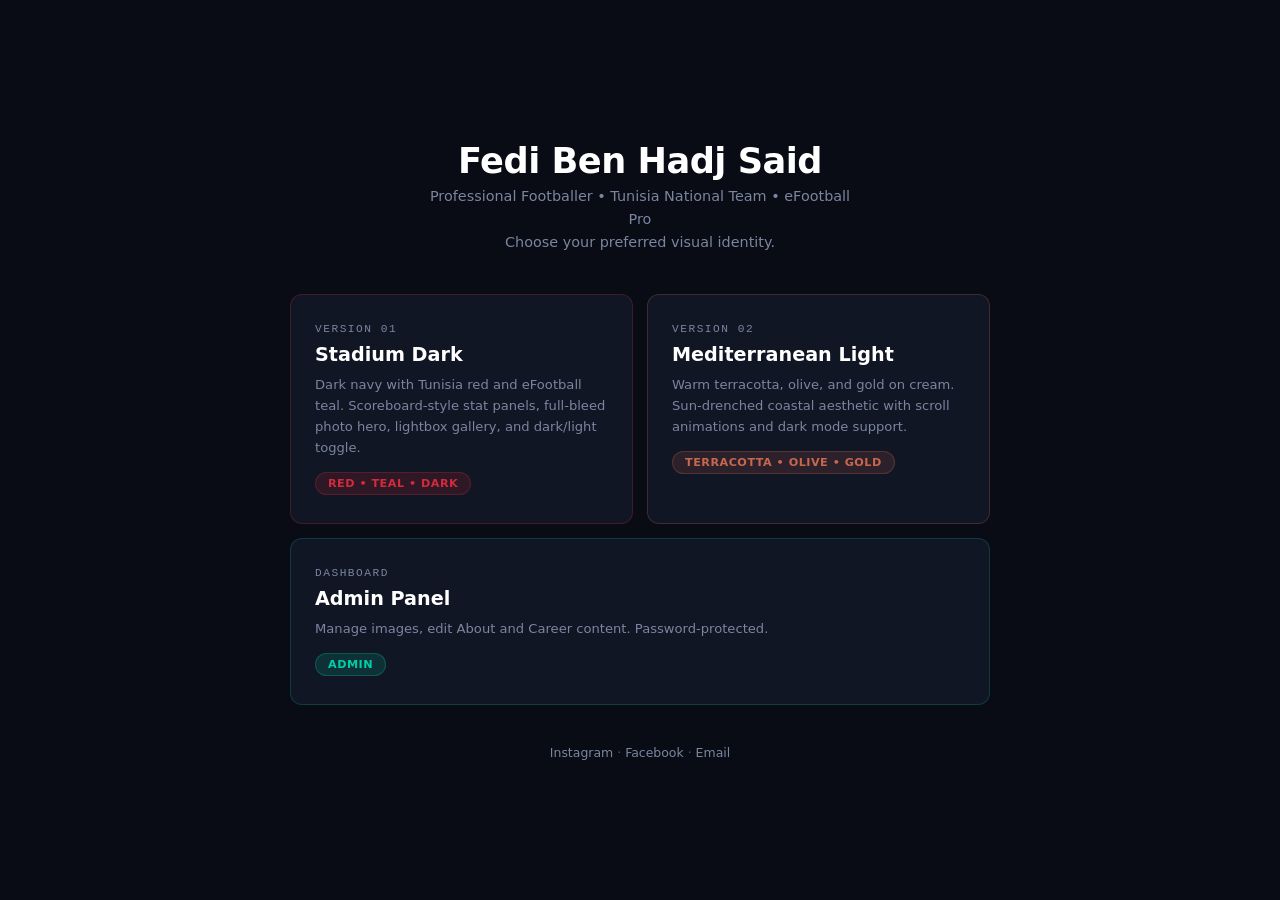
==== index.html @ 711691f2 "Add files via upload" ====
<!DOCTYPE html>
<html lang="en">
<head>
  <meta charset="UTF-8">
  <meta name="viewport" content="width=device-width, initial-scale=1.0">
  <title>Fedi Ben Hadj Said — Portfolio</title>
  <style>
    *, *::before, *::after { margin: 0; padding: 0; box-sizing: border-box; }
    body {
      font-family: -apple-system, BlinkMacSystemFont, 'Segoe UI', system-ui, sans-serif;
      background: #090C15;
      color: #F5F0E8;
      min-height: 100vh;
      display: flex;
      flex-direction: column;
      align-items: center;
      justify-content: center;
      padding: 40px 24px;
    }
    h1 {
      font-size: clamp(1.5rem, 4vw, 2.2rem);
      font-weight: 800;
      letter-spacing: -0.5px;
      margin-bottom: 4px;
      color: #fff;
    }
    .subtitle {
      color: #7B85A0;
      font-size: 0.9rem;
      margin-bottom: 40px;
      text-align: center;
      max-width: 440px;
      line-height: 1.6;
    }
    .grid {
      display: grid;
      grid-template-columns: repeat(auto-fill, minmax(300px, 1fr));
      gap: 14px;
      max-width: 700px;
      width: 100%;
    }
    .card {
      background: #111624;
      border: 1px solid #1E2540;
      border-radius: 12px;
      padding: 28px 24px;
      text-decoration: none;
      color: inherit;
      transition: all 0.25s ease;
      position: relative;
      overflow: hidden;
    }
    .card:hover {
      transform: translateY(-3px);
      box-shadow: 0 12px 32px rgba(0, 0, 0, 0.3);
    }
    .card:focus-visible {
      outline: 2px solid #00CFA8;
      outline-offset: 3px;
      border-radius: 14px;
    }
    .card-number {
      font-family: 'Courier New', monospace;
      font-size: 0.7rem;
      color: #7B85A0;
      text-transform: uppercase;
      letter-spacing: 1.5px;
      margin-bottom: 8px;
    }
    .card-title {
      font-size: 1.2rem;
      font-weight: 700;
      margin-bottom: 8px;
      color: #fff;
    }
    .card-desc {
      font-size: 0.82rem;
      color: #7B85A0;
      line-height: 1.6;
    }
    .card-tag {
      display: inline-block;
      margin-top: 14px;
      font-size: 0.7rem;
      font-weight: 600;
      padding: 4px 12px;
      border-radius: 20px;
      text-transform: uppercase;
      letter-spacing: 0.5px;
    }
    .card-v1 {
      border-color: rgba(212, 42, 59, 0.25);
    }
    .card-v1:hover {
      border-color: #D42A3B;
      box-shadow: 0 12px 32px rgba(212, 42, 59, 0.08);
    }
    .tag-v1 { background: rgba(212, 42, 59, 0.15); color: #D42A3B; border: 1px solid rgba(212, 42, 59, 0.25); }

    .card-v2 {
      border-color: rgba(200, 103, 79, 0.25);
    }
    .card-v2:hover {
      border-color: #C8674F;
      box-shadow: 0 12px 32px rgba(200, 103, 79, 0.08);
    }
    .tag-v2 { background: rgba(200, 103, 79, 0.15); color: #C8674F; border: 1px solid rgba(200, 103, 79, 0.25); }

    .card-admin {
      border-color: rgba(0, 207, 168, 0.2);
      grid-column: 1 / -1;
    }
    .card-admin:hover {
      border-color: #00CFA8;
      box-shadow: 0 12px 32px rgba(0, 207, 168, 0.08);
    }
    .tag-admin { background: rgba(0, 207, 168, 0.15); color: #00CFA8; border: 1px solid rgba(0, 207, 168, 0.25); }

    .footer-text {
      margin-top: 40px;
      font-size: 0.78rem;
      color: #4A5568;
      text-align: center;
    }
    .footer-text a {
      color: #7B85A0;
      text-decoration: none;
      transition: color 0.2s ease;
    }
    .footer-text a:hover {
      color: #00CFA8;
    }
    @media (max-width: 640px) {
      .grid { grid-template-columns: 1fr; }
      body { padding: 24px 16px; }
      .card-admin { grid-column: 1; }
    }
    @media (prefers-reduced-motion: reduce) {
      .card { transition: none; }
    }
  </style>
</head>
<body>
  <h1>Fedi Ben Hadj Said</h1>
  <p class="subtitle">Professional Footballer &bull; Tunisia National Team &bull; eFootball Pro<br>Choose your preferred visual identity.</p>

  <div class="grid">
    <a href="v1/" class="card card-v1">
      <div class="card-number">Version 01</div>
      <div class="card-title">Stadium Dark</div>
      <div class="card-desc">Dark navy with Tunisia red and eFootball teal. Scoreboard-style stat panels, full-bleed photo hero, lightbox gallery, and dark/light toggle.</div>
      <span class="card-tag tag-v1">Red &bull; Teal &bull; Dark</span>
    </a>

    <a href="v2/" class="card card-v2">
      <div class="card-number">Version 02</div>
      <div class="card-title">Mediterranean Light</div>
      <div class="card-desc">Warm terracotta, olive, and gold on cream. Sun-drenched coastal aesthetic with scroll animations and dark mode support.</div>
      <span class="card-tag tag-v2">Terracotta &bull; Olive &bull; Gold</span>
    </a>

    <a href="admin/" class="card card-admin">
      <div class="card-number">Dashboard</div>
      <div class="card-title">Admin Panel</div>
      <div class="card-desc">Manage images, edit About and Career content. Password-protected.</div>
      <span class="card-tag tag-admin">Admin</span>
    </a>
  </div>

  <div class="footer-text">
    <a href="https://www.instagram.com/_fediii__01/" target="_blank" rel="noopener">Instagram</a> &middot;
    <a href="https://www.facebook.com/profile.php?id=61553474067764" target="_blank" rel="noopener">Facebook</a> &middot;
    <a href="mailto:benhadjsaidfedi@gmail.com">Email</a>
  </div>
</body>
</html>
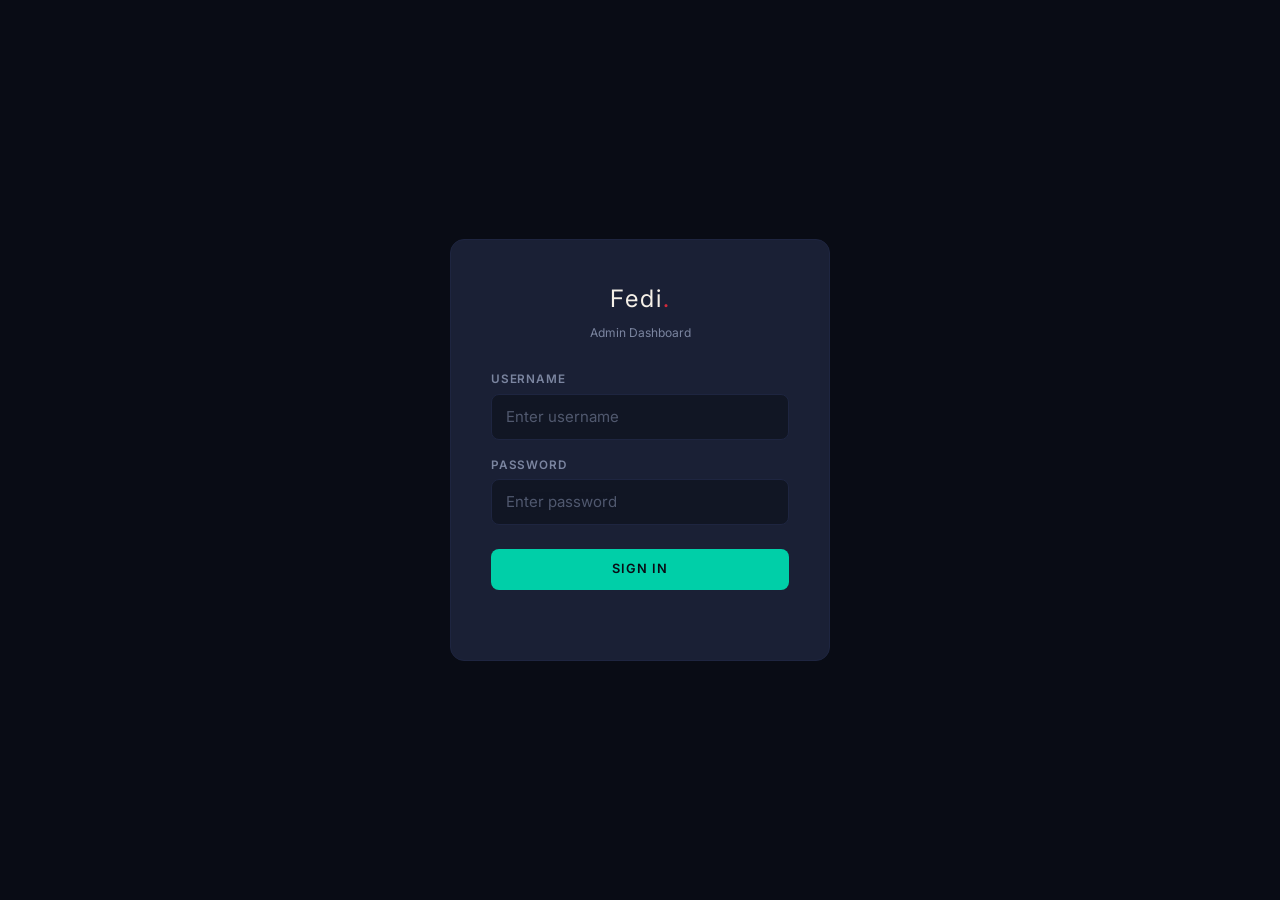
==== commit 162f170a: "Add files via upload" ====
--- a/index.html
+++ b/index.html
@@ -1,176 +1,803 @@
 <!DOCTYPE html>
 <html lang="en">
 <head>
-  <meta charset="UTF-8">
-  <meta name="viewport" content="width=device-width, initial-scale=1.0">
-  <title>Fedi Ben Hadj Said — Portfolio</title>
-  <style>
-    *, *::before, *::after { margin: 0; padding: 0; box-sizing: border-box; }
-    body {
-      font-family: -apple-system, BlinkMacSystemFont, 'Segoe UI', system-ui, sans-serif;
-      background: #090C15;
-      color: #F5F0E8;
-      min-height: 100vh;
-      display: flex;
-      flex-direction: column;
-      align-items: center;
-      justify-content: center;
-      padding: 40px 24px;
-    }
-    h1 {
-      font-size: clamp(1.5rem, 4vw, 2.2rem);
-      font-weight: 800;
-      letter-spacing: -0.5px;
-      margin-bottom: 4px;
-      color: #fff;
-    }
-    .subtitle {
-      color: #7B85A0;
-      font-size: 0.9rem;
-      margin-bottom: 40px;
-      text-align: center;
-      max-width: 440px;
-      line-height: 1.6;
-    }
-    .grid {
-      display: grid;
-      grid-template-columns: repeat(auto-fill, minmax(300px, 1fr));
-      gap: 14px;
-      max-width: 700px;
-      width: 100%;
-    }
-    .card {
-      background: #111624;
-      border: 1px solid #1E2540;
-      border-radius: 12px;
-      padding: 28px 24px;
-      text-decoration: none;
-      color: inherit;
-      transition: all 0.25s ease;
-      position: relative;
-      overflow: hidden;
-    }
-    .card:hover {
-      transform: translateY(-3px);
-      box-shadow: 0 12px 32px rgba(0, 0, 0, 0.3);
-    }
-    .card:focus-visible {
-      outline: 2px solid #00CFA8;
-      outline-offset: 3px;
-      border-radius: 14px;
-    }
-    .card-number {
-      font-family: 'Courier New', monospace;
-      font-size: 0.7rem;
-      color: #7B85A0;
-      text-transform: uppercase;
-      letter-spacing: 1.5px;
-      margin-bottom: 8px;
-    }
-    .card-title {
-      font-size: 1.2rem;
-      font-weight: 700;
-      margin-bottom: 8px;
-      color: #fff;
-    }
-    .card-desc {
-      font-size: 0.82rem;
-      color: #7B85A0;
-      line-height: 1.6;
-    }
-    .card-tag {
-      display: inline-block;
-      margin-top: 14px;
-      font-size: 0.7rem;
-      font-weight: 600;
-      padding: 4px 12px;
-      border-radius: 20px;
-      text-transform: uppercase;
-      letter-spacing: 0.5px;
-    }
-    .card-v1 {
-      border-color: rgba(212, 42, 59, 0.25);
-    }
-    .card-v1:hover {
-      border-color: #D42A3B;
-      box-shadow: 0 12px 32px rgba(212, 42, 59, 0.08);
-    }
-    .tag-v1 { background: rgba(212, 42, 59, 0.15); color: #D42A3B; border: 1px solid rgba(212, 42, 59, 0.25); }
-
-    .card-v2 {
-      border-color: rgba(200, 103, 79, 0.25);
-    }
-    .card-v2:hover {
-      border-color: #C8674F;
-      box-shadow: 0 12px 32px rgba(200, 103, 79, 0.08);
-    }
-    .tag-v2 { background: rgba(200, 103, 79, 0.15); color: #C8674F; border: 1px solid rgba(200, 103, 79, 0.25); }
-
-    .card-admin {
-      border-color: rgba(0, 207, 168, 0.2);
-      grid-column: 1 / -1;
-    }
-    .card-admin:hover {
-      border-color: #00CFA8;
-      box-shadow: 0 12px 32px rgba(0, 207, 168, 0.08);
-    }
-    .tag-admin { background: rgba(0, 207, 168, 0.15); color: #00CFA8; border: 1px solid rgba(0, 207, 168, 0.25); }
-
-    .footer-text {
-      margin-top: 40px;
-      font-size: 0.78rem;
-      color: #4A5568;
-      text-align: center;
-    }
-    .footer-text a {
-      color: #7B85A0;
-      text-decoration: none;
-      transition: color 0.2s ease;
-    }
-    .footer-text a:hover {
-      color: #00CFA8;
-    }
-    @media (max-width: 640px) {
-      .grid { grid-template-columns: 1fr; }
-      body { padding: 24px 16px; }
-      .card-admin { grid-column: 1; }
-    }
-    @media (prefers-reduced-motion: reduce) {
-      .card { transition: none; }
-    }
-  </style>
+<meta charset="UTF-8">
+<meta name="viewport" content="width=device-width, initial-scale=1.0">
+<title>Admin — Fedi Ben Hadj Said</title>
+<link rel="preconnect" href="https://fonts.googleapis.com">
+<link rel="preconnect" href="https://fonts.gstatic.com" crossorigin>
+<link href="https://fonts.googleapis.com/css2?family=Inter:wght@400;500;600;700;800&family=JetBrains+Mono:wght@400;500;600&display=swap" rel="stylesheet">
+<style>
+*,*::before,*::after{margin:0;padding:0;box-sizing:border-box}
+:root{
+  --bg:#090C15;
+  --surface:#111624;
+  --card:#1A2035;
+  --card-hover:#222A45;
+  --teal:#00CFA8;
+  --teal-hover:#00B892;
+  --teal-dim:rgba(0,207,168,0.12);
+  --teal-glow:rgba(0,207,168,0.2);
+  --red:#D42A3B;
+  --red-hover:#B82232;
+  --red-dim:rgba(212,42,59,0.12);
+  --light:#F5F0E8;
+  --muted:#7B85A0;
+  --border:#1E2540;
+  --radius:8px;
+  --radius-lg:14px;
+  --font:'Inter',-apple-system,BlinkMacSystemFont,sans-serif;
+  --mono:'JetBrains Mono','Cascadia Code',monospace;
+}
+html{font-size:15px}
+body{
+  font-family:var(--font);
+  background:var(--bg);
+  color:var(--light);
+  line-height:1.6;
+  -webkit-font-smoothing:antialiased;
+  min-height:100vh;
+}
+::selection{background:var(--teal);color:var(--bg)}
+:focus-visible{outline:2px solid var(--teal);outline-offset:2px;border-radius:4px}
+img{display:block;max-width:100%}
+button{border:none;background:none;cursor:pointer;font:inherit;color:inherit}
+input,textarea,select{
+  font:inherit;
+  color:inherit;
+  background:var(--surface);
+  border:1.5px solid var(--border);
+  border-radius:var(--radius);
+  padding:10px 14px;
+  width:100%;
+  transition:border-color 0.2s;
+}
+input:focus,textarea:focus,select:focus{outline:none;border-color:var(--teal);box-shadow:0 0 0 3px var(--teal-glow)}
+textarea{resize:vertical;min-height:80px}
+input::placeholder,textarea::placeholder{color:var(--muted);opacity:0.6}
+label{display:block;font-size:0.78rem;font-weight:600;text-transform:uppercase;letter-spacing:0.8px;color:var(--muted);margin-bottom:5px}
+
+.btn{
+  display:inline-flex;align-items:center;gap:8px;
+  padding:10px 20px;border-radius:var(--radius);
+  font-size:0.85rem;font-weight:600;
+  text-transform:uppercase;letter-spacing:1px;
+  transition:all 0.2s;white-space:nowrap;
+}
+.btn-teal{background:var(--teal);color:var(--bg)}
+.btn-teal:hover{background:var(--teal-hover);box-shadow:0 4px 16px var(--teal-glow);transform:translateY(-1px)}
+.btn-red{background:var(--red);color:#fff}
+.btn-red:hover{background:var(--red-hover);box-shadow:0 4px 16px var(--red-glow)}
+.btn-ghost{background:transparent;border:1.5px solid var(--border);color:var(--muted)}
+.btn-ghost:hover{border-color:var(--teal);color:var(--teal)}
+.btn-sm{padding:6px 12px;font-size:0.75rem}
+.btn-icon{width:34px;height:34px;padding:0;justify-content:center;border-radius:var(--radius)}
+.btn-icon svg{width:16px;height:16px}
+.btn:disabled{opacity:0.4;cursor:not-allowed;transform:none!important;box-shadow:none!important}
+
+/* SCROLLBAR */
+::-webkit-scrollbar{width:6px}
+::-webkit-scrollbar-track{background:var(--bg)}
+::-webkit-scrollbar-thumb{background:var(--border);border-radius:3px}
+::-webkit-scrollbar-thumb:hover{background:var(--muted)}
+
+/* LOGIN */
+#login-screen{
+  position:fixed;inset:0;z-index:9999;
+  display:flex;align-items:center;justify-content:center;
+  background:var(--bg);
+}
+.login-card{
+  background:var(--card);border:1px solid var(--border);
+  border-radius:var(--radius-lg);padding:40px;
+  width:100%;max-width:380px;
+}
+.login-logo{font-family:'Staatliches',var(--font);font-size:1.6rem;letter-spacing:2px;text-align:center;margin-bottom:4px}
+.login-logo span{color:var(--red)}
+.login-sub{text-align:center;font-size:0.8rem;color:var(--muted);margin-bottom:28px}
+.login-card .form-group{margin-bottom:16px}
+.login-card .btn{width:100%;justify-content:center;margin-top:8px}
+.login-error{font-size:0.82rem;color:var(--red);text-align:center;margin-top:10px;min-height:20px}
+
+/* DASHBOARD LAYOUT */
+#dashboard{display:none;min-height:100vh}
+#dashboard.active{display:flex;flex-direction:column}
+
+.topbar{
+  display:flex;align-items:center;justify-content:space-between;
+  padding:0 28px;height:56px;
+  background:var(--card);border-bottom:1px solid var(--border);
+  flex-shrink:0;
+}
+.topbar-brand{display:flex;align-items:center;gap:10px}
+.topbar-brand svg{color:var(--red)}
+.topbar-brand span{font-family:'Staatliches',var(--font);font-size:1.25rem;letter-spacing:1.5px}
+.topbar-brand small{font-size:0.7rem;color:var(--muted);font-weight:500;text-transform:uppercase;letter-spacing:0.5px}
+.topbar-actions{display:flex;align-items:center;gap:10px}
+.topbar-user{font-size:0.8rem;color:var(--muted)}
+
+/* TABS */
+.tab-bar{
+  display:flex;gap:0;
+  background:var(--surface);border-bottom:1px solid var(--border);
+  padding:0 20px;flex-shrink:0;overflow-x:auto;
+}
+.tab-btn{
+  padding:14px 22px;font-size:0.82rem;font-weight:500;
+  color:var(--muted);text-transform:uppercase;letter-spacing:1px;
+  border-bottom:2px solid transparent;
+  transition:all 0.2s;white-space:nowrap;
+}
+.tab-btn:hover{color:var(--light)}
+.tab-btn.active{color:var(--teal);border-bottom-color:var(--teal)}
+
+/* MAIN CONTENT */
+.admin-content{flex:1;padding:28px;overflow-y:auto}
+.panel{display:none}
+.panel.active{display:block}
+
+/* GALLERY */
+.gallery-toolbar{
+  display:flex;align-items:center;gap:12px;flex-wrap:wrap;
+  margin-bottom:24px;padding:16px 20px;
+  background:var(--card);border:1px solid var(--border);border-radius:var(--radius-lg);
+}
+.gallery-toolbar label{margin-bottom:0;white-space:nowrap;font-size:0.72rem}
+.gallery-toolbar select{width:auto;min-width:240px;padding:8px 12px}
+.gallery-toolbar .btn{flex-shrink:0}
+.gallery-count{font-size:0.8rem;color:var(--muted);margin-left:auto}
+
+.gallery-grid{
+  display:grid;grid-template-columns:repeat(auto-fill,minmax(200px,1fr));
+  gap:14px;
+}
+.gallery-card{
+  background:var(--card);border:1px solid var(--border);
+  border-radius:var(--radius-lg);overflow:hidden;
+  transition:border-color 0.2s,transform 0.2s;
+}
+.gallery-card:hover{border-color:var(--teal-dim);transform:translateY(-2px)}
+.gallery-card-thumb{
+  width:100%;aspect-ratio:4/3;
+  background:var(--surface);overflow:hidden;
+  cursor:pointer;position:relative;
+}
+.gallery-card-thumb img{
+  width:100%;height:100%;object-fit:cover;
+  transition:transform 0.3s;
+}
+.gallery-card-thumb:hover img{transform:scale(1.05)}
+.gallery-card-body{padding:10px 12px 12px}
+.gallery-card-name{
+  font-size:0.72rem;color:var(--muted);
+  white-space:nowrap;overflow:hidden;text-overflow:ellipsis;
+  margin-bottom:8px;font-family:var(--mono);
+}
+.gallery-card-actions{display:flex;gap:4px;flex-wrap:wrap}
+.gallery-card-actions .btn{flex:1;min-width:0}
+
+/* ABOUT */
+.about-editor{max-width:800px}
+.about-paragraph-editor{
+  background:var(--card);border:1px solid var(--border);
+  border-radius:var(--radius-lg);padding:18px 20px;
+  margin-bottom:14px;
+}
+.about-paragraph-editor textarea{min-height:100px}
+.about-paragraph-actions{display:flex;gap:8px;margin-top:8px;justify-content:flex-end}
+.about-editor-actions{display:flex;gap:10px;margin-top:20px}
+
+/* CAREER */
+.career-editor{max-width:800px}
+.career-section{
+  background:var(--card);border:1px solid var(--border);
+  border-radius:var(--radius-lg);padding:20px;margin-bottom:20px;
+}
+.career-section-title{
+  font-size:0.85rem;font-weight:700;text-transform:uppercase;letter-spacing:1.5px;
+  margin-bottom:16px;display:flex;align-items:center;gap:10px;
+}
+.career-section-title.fb{color:var(--red)}
+.career-section-title.ef{color:var(--teal)}
+.career-stat-row{
+  display:grid;grid-template-columns:1fr 1fr;gap:10px;
+  margin-bottom:10px;
+}
+.career-actions{margin-top:20px}
+
+/* PREVIEW MODAL */
+.modal-overlay{
+  display:none;position:fixed;inset:0;z-index:9000;
+  background:rgba(9,12,21,0.92);backdrop-filter:blur(8px);
+  align-items:center;justify-content:center;padding:40px;
+}
+.modal-overlay.open{display:flex}
+.modal-close{
+  position:fixed;top:20px;right:24px;
+  width:40px;height:40px;border-radius:50%;
+  background:var(--card);border:1px solid var(--border);
+  color:var(--light);font-size:1.5rem;
+  display:flex;align-items:center;justify-content:center;
+  cursor:pointer;transition:background 0.2s;z-index:2;
+}
+.modal-close:hover{background:var(--red)}
+.modal-img{max-width:90vw;max-height:85vh;object-fit:contain;border-radius:4px;box-shadow:0 8px 40px rgba(0,0,0,0.5)}
+
+/* NOTIFICATION */
+.notification{
+  position:fixed;bottom:28px;right:28px;z-index:9900;
+  padding:14px 22px;border-radius:var(--radius);
+  font-size:0.88rem;font-weight:500;
+  transform:translateY(120px);opacity:0;
+  transition:all 0.35s ease;
+  pointer-events:none;max-width:360px;
+}
+.notification.show{transform:translateY(0);opacity:1}
+.notification.success{background:var(--teal);color:var(--bg)}
+.notification.error{background:var(--red);color:#fff}
+
+/* EMPTY STATE */
+.empty-state{text-align:center;padding:60px 20px;color:var(--muted)}
+.empty-state svg{margin-bottom:12px;opacity:0.3}
+.empty-state p{font-size:0.95rem}
+
+/* UPLOAD LABEL */
+.upload-label{cursor:pointer}
+.upload-label:hover{background:var(--teal-hover)!important;box-shadow:0 4px 16px var(--teal-glow);transform:translateY(-1px)}
+.upload-label input[type="file"]{display:none}
+
+/* RESPONSIVE */
+@media(max-width:768px){
+  .topbar{padding:0 16px}
+  .topbar-brand small{display:none}
+  .tab-btn{padding:12px 14px;font-size:0.75rem}
+  .admin-content{padding:16px}
+  .gallery-grid{grid-template-columns:repeat(auto-fill,minmax(150px,1fr))}
+  .gallery-toolbar{flex-direction:column;align-items:stretch}
+  .gallery-toolbar select{width:100%;min-width:0}
+  .gallery-count{margin-left:0;text-align:right}
+  .career-stat-row{grid-template-columns:1fr}
+  .modal-overlay{padding:20px}
+}
+</style>
 </head>
 <body>
-  <h1>Fedi Ben Hadj Said</h1>
-  <p class="subtitle">Professional Footballer &bull; Tunisia National Team &bull; eFootball Pro<br>Choose your preferred visual identity.</p>
-
-  <div class="grid">
-    <a href="v1/" class="card card-v1">
-      <div class="card-number">Version 01</div>
-      <div class="card-title">Stadium Dark</div>
-      <div class="card-desc">Dark navy with Tunisia red and eFootball teal. Scoreboard-style stat panels, full-bleed photo hero, lightbox gallery, and dark/light toggle.</div>
-      <span class="card-tag tag-v1">Red &bull; Teal &bull; Dark</span>
-    </a>
-
-    <a href="v2/" class="card card-v2">
-      <div class="card-number">Version 02</div>
-      <div class="card-title">Mediterranean Light</div>
-      <div class="card-desc">Warm terracotta, olive, and gold on cream. Sun-drenched coastal aesthetic with scroll animations and dark mode support.</div>
-      <span class="card-tag tag-v2">Terracotta &bull; Olive &bull; Gold</span>
-    </a>
-
-    <a href="admin/" class="card card-admin">
-      <div class="card-number">Dashboard</div>
-      <div class="card-title">Admin Panel</div>
-      <div class="card-desc">Manage images, edit About and Career content. Password-protected.</div>
-      <span class="card-tag tag-admin">Admin</span>
-    </a>
+
+<!-- LOGIN SCREEN -->
+<div id="login-screen">
+  <div class="login-card">
+    <div class="login-logo">Fedi<span>.</span></div>
+    <div class="login-sub">Admin Dashboard</div>
+    <div class="form-group">
+      <label for="login-user">Username</label>
+      <input type="text" id="login-user" placeholder="Enter username" autocomplete="off">
+    </div>
+    <div class="form-group">
+      <label for="login-pass">Password</label>
+      <input type="password" id="login-pass" placeholder="Enter password">
+    </div>
+    <button class="btn btn-teal" id="login-btn" onclick="handleLogin()">Sign In</button>
+    <div class="login-error" id="login-error"></div>
   </div>
-
-  <div class="footer-text">
-    <a href="https://www.instagram.com/_fediii__01/" target="_blank" rel="noopener">Instagram</a> &middot;
-    <a href="https://www.facebook.com/profile.php?id=61553474067764" target="_blank" rel="noopener">Facebook</a> &middot;
-    <a href="mailto:benhadjsaidfedi@gmail.com">Email</a>
-  </div>
+</div>
+
+<!-- DASHBOARD -->
+<div id="dashboard">
+  <header class="topbar">
+    <div class="topbar-brand">
+      <svg width="22" height="22" viewBox="0 0 24 24" fill="none" stroke="currentColor" stroke-width="2" stroke-linecap="round" stroke-linejoin="round"><path d="M12 2L2 7l10 5 10-5-10-5z"/><path d="M2 17l10 5 10-5"/><path d="M2 12l10 5 10-5"/></svg>
+      <span>Fedi<span style="color:var(--red)">.</span></span>
+      <small>Admin Panel</small>
+    </div>
+    <div class="topbar-actions">
+      <span class="topbar-user" id="topbar-user"></span>
+      <button class="btn btn-ghost btn-sm" onclick="handleLogout()">Logout</button>
+    </div>
+  </header>
+
+  <nav class="tab-bar" id="tab-bar">
+    <button class="tab-btn active" data-panel="gallery" onclick="switchPanel('gallery')">
+      <svg width="14" height="14" viewBox="0 0 24 24" fill="none" stroke="currentColor" stroke-width="2" stroke-linecap="round" stroke-linejoin="round" style="vertical-align:middle;margin-right:6px"><rect x="3" y="3" width="18" height="18" rx="2" ry="2"/><circle cx="8.5" cy="8.5" r="1.5"/><polyline points="21 15 16 10 5 21"/></svg>
+      Gallery
+    </button>
+    <button class="tab-btn" data-panel="about" onclick="switchPanel('about')">
+      <svg width="14" height="14" viewBox="0 0 24 24" fill="none" stroke="currentColor" stroke-width="2" stroke-linecap="round" stroke-linejoin="round" style="vertical-align:middle;margin-right:6px"><path d="M14 2H6a2 2 0 0 0-2 2v16a2 2 0 0 0 2 2h12a2 2 0 0 0 2-2V8z"/><polyline points="14 2 14 8 20 8"/><line x1="16" y1="13" x2="8" y2="13"/><line x1="16" y1="17" x2="8" y2="17"/><polyline points="10 9 9 9 8 9"/></svg>
+      About Content
+    </button>
+    <button class="tab-btn" data-panel="career" onclick="switchPanel('career')">
+      <svg width="14" height="14" viewBox="0 0 24 24" fill="none" stroke="currentColor" stroke-width="2" stroke-linecap="round" stroke-linejoin="round" style="vertical-align:middle;margin-right:6px"><path d="M12 20h9"/><path d="M16.5 3.5a2.121 2.121 0 0 1 3 3L7 19l-4 1 1-4L16.5 3.5z"/></svg>
+      Career Content
+    </button>
+  </nav>
+
+  <main class="admin-content">
+
+    <!-- GALLERY PANEL -->
+    <section class="panel active" id="panel-gallery">
+      <div class="gallery-toolbar">
+        <label for="add-image-select">From Library</label>
+        <select id="add-image-select"></select>
+        <button class="btn btn-teal btn-sm" onclick="addImage()">+ Add</button>
+        <span style="color:var(--muted);font-size:0.8rem">|</span>
+        <label for="upload-input" class="btn btn-teal btn-sm upload-label">
+          <svg width="14" height="14" viewBox="0 0 24 24" fill="none" stroke="currentColor" stroke-width="2" stroke-linecap="round" stroke-linejoin="round" style="vertical-align:middle;margin-right:4px"><path d="M21 15v4a2 2 0 0 1-2 2H5a2 2 0 0 1-2-2v-4"/><polyline points="17 8 12 3 7 8"/><line x1="12" y1="3" x2="12" y2="15"/></svg>
+          Upload from Device
+        </label>
+        <input type="file" id="upload-input" accept="image/*" multiple style="display:none">
+        <span class="gallery-count" id="gallery-count">0 images</span>
+      </div>
+      <div id="gallery-grid" class="gallery-grid"></div>
+    </section>
+
+    <!-- ABOUT PANEL -->
+    <section class="panel" id="panel-about">
+      <div class="about-editor">
+        <p style="color:var(--muted);font-size:0.85rem;margin-bottom:18px">
+          Edit the About section paragraphs. Use &lt;strong&gt; tags for bold text if needed.
+        </p>
+        <div id="about-paragraphs"></div>
+        <div class="about-editor-actions">
+          <button class="btn btn-ghost btn-sm" onclick="addParagraph()">+ Add Paragraph</button>
+          <button class="btn btn-teal btn-sm" onclick="saveAbout()">Save About Content</button>
+        </div>
+      </div>
+    </section>
+
+    <!-- CAREER PANEL -->
+    <section class="panel" id="panel-career">
+      <div class="career-editor">
+        <p style="color:var(--muted);font-size:0.85rem;margin-bottom:18px">
+          Edit the career stat cards. Each stat has a <strong>value</strong> (e.g. "50+") and a <strong>label</strong> (e.g. "National Team Appearances").
+        </p>
+        <div class="career-section">
+          <div class="career-section-title fb">
+            <svg width="18" height="18" viewBox="0 0 24 24" fill="none" stroke="currentColor" stroke-width="2"><circle cx="12" cy="12" r="10"/><path d="M12 2a15 15 0 0 1 0 20 15 15 0 0 1 0-20z"/><path d="M2 12h20"/></svg>
+            Football Stats
+          </div>
+          <div id="career-football"></div>
+        </div>
+        <div class="career-section">
+          <div class="career-section-title ef">
+            <svg width="18" height="18" viewBox="0 0 24 24" fill="none" stroke="currentColor" stroke-width="2"><rect x="2" y="6" width="20" height="12" rx="2"/><path d="M6 12h4"/><path d="M14 12h4"/><path d="M8 10v4"/><path d="M16 10v4"/></svg>
+            eFootball Stats
+          </div>
+          <div id="career-efootball"></div>
+        </div>
+        <div class="career-actions">
+          <button class="btn btn-teal btn-sm" onclick="saveCareer()">Save Career Content</button>
+        </div>
+      </div>
+    </section>
+
+  </main>
+</div>
+
+<!-- PREVIEW MODAL -->
+<div class="modal-overlay" id="preview-modal" onclick="closePreview()">
+  <button class="modal-close" onclick="closePreview()">&times;</button>
+  <img class="modal-img" id="preview-img" src="" alt="Preview">
+</div>
+
+<script>
+/* ============================================================
+   DATA
+   ============================================================ */
+const ALL_IMAGES = [
+  "1.jpg","20210430_204844-COLLAGE.jpg","20230521_154406.jpg",
+  "20230521_154408.jpg","20230521_154410.jpg","20230606_185940.jpg",
+  "20240814_161226.jpg","20240814_161231.jpg","20241008_123447.jpg",
+  "20250104_173400.jpg","20250104_173401.jpg","20250331_093532.jpg",
+  "20250423_131429.jpg","20250517_064716.jpg","20250609_123214.jpg",
+  "20250622_191139.jpg","20250711_142829.jpg","20250712_181000.jpg",
+  "20250714_142247.jpg","20250714_143358.jpg","20250714_143401.jpg",
+  "20250716_165551.jpg","FB_IMG_1647244863444.jpg",
+  "IMG_20240817_073757_780.jpg","IMG_20240901_175409_528.jpg",
+  "IMG_20240902_101657_698.jpg","IMG_20240903_152557_170.jpg",
+  "IMG_20241231_150310_611.jpg","IMG_20250104_162419_745.jpg",
+  "IMG_20250108_174401_360.jpg","IMG_20250108_174447_404.jpg",
+  "IMG_20250209_082655_6.jpg","IMG_20250606_204526_339.jpg"
+];
+
+const DEFAULT_GALLERY = [
+  "1.jpg","20250716_165551.jpg","20250622_191139.jpg","20250712_181000.jpg",
+  "20250714_142247.jpg","20250714_143358.jpg","20250714_143401.jpg",
+  "20250517_064716.jpg","20250423_131429.jpg","20250331_093532.jpg",
+  "IMG_20250209_082655_6.jpg","20250104_173400.jpg",
+  "IMG_20250108_174447_404.jpg","IMG_20241231_150310_611.jpg",
+  "20241008_123447.jpg","20240814_161231.jpg","IMG_20240817_073757_780.jpg",
+  "20230606_185940.jpg","20230521_154406.jpg"
+];
+
+const DEFAULT_ABOUT = [
+  'Fedi Ben Hadj Said is a <strong>professional footballer</strong> representing the <strong>Tunisian national team</strong> \u2014 carrying a nation\'s pride onto the pitch every time he steps on it. From the academies of Tunis to the international stage, his journey is defined by discipline, resilience, and an unrelenting drive to compete at the highest level.',
+  'But his arena isn\'t limited to grass and stadiums. Fedi is also a <strong>professional eFootball competitor</strong>, ranking among the top players globally in Konami\'s eFootball championship series. The same tactical mind, split-second decision-making, and muscle memory that serve him on the pitch translate directly to the virtual pitch.',
+  'This dual career isn\'t a gimmick \u2014 it\'s a testament to a singular talent for the beautiful game, in every form it takes.'
+];
+
+const DEFAULT_CAREER = {
+  football: [
+    { value: "50+", label: "National Team Appearances" },
+    { value: "12+", label: "Senior Goals" },
+    { value: "U23", label: "Youth National Team" },
+    { value: "Pro", label: "Club Career" }
+  ],
+  efootball: [
+    { value: "Top 50", label: "Global Ranking" },
+    { value: "3x", label: "Tournament Champion" },
+    { value: "#1 TN", label: "Tunisia National Ranking" },
+    { value: "Pro", label: "eFootball Championship Series" }
+  ]
+};
+
+/* ============================================================
+   STORAGE
+   ============================================================ */
+function store(key, val) {
+  try { localStorage.setItem('fedi_admin_' + key, JSON.stringify(val)) } catch(e) {}
+}
+function load(key, fallback) {
+  try {
+    var v = localStorage.getItem('fedi_admin_' + key);
+    return v !== null ? JSON.parse(v) : fallback;
+  } catch(e) { return fallback }
+}
+
+/* ============================================================
+   AUTH
+   ============================================================ */
+function handleLogin() {
+  var u = document.getElementById('login-user').value.trim();
+  var p = document.getElementById('login-pass').value;
+  var err = document.getElementById('login-error');
+  if (u === 'fedi' && p === 'fedilovesadem2012') {
+    store('logged_in', true);
+    store('user', u);
+    enterDashboard();
+  } else {
+    err.textContent = 'Invalid username or password.';
+  }
+}
+
+function handleLogout() {
+  store('logged_in', false);
+  document.getElementById('dashboard').classList.remove('active');
+  document.getElementById('login-screen').style.display = 'flex';
+  document.getElementById('login-user').value = '';
+  document.getElementById('login-pass').value = '';
+  document.getElementById('login-error').textContent = '';
+}
+
+function enterDashboard() {
+  document.getElementById('login-screen').style.display = 'none';
+  document.getElementById('dashboard').classList.add('active');
+  document.getElementById('topbar-user').textContent = 'fedi';
+  initGallery();
+  initAbout();
+  initCareer();
+  updateAddSelect();
+}
+
+/* ============================================================
+   NOTIFICATION
+   ============================================================ */
+var notifTimer = null;
+function notify(msg, type) {
+  var el = document.getElementById('notification') || (function() {
+    var n = document.createElement('div');
+    n.id = 'notification';
+    n.className = 'notification';
+    document.body.appendChild(n);
+    return n;
+  })();
+  if (notifTimer) { clearTimeout(notifTimer); el.classList.remove('show') }
+  el.textContent = msg;
+  el.className = 'notification ' + type;
+  requestAnimationFrame(function() { el.classList.add('show') });
+  notifTimer = setTimeout(function() { el.classList.remove('show') }, 2800);
+}
+
+/* ============================================================
+   TAB SWITCHING
+   ============================================================ */
+function switchPanel(name) {
+  document.querySelectorAll('.tab-btn').forEach(function(b) { b.classList.remove('active') });
+  document.querySelectorAll('.panel').forEach(function(p) { p.classList.remove('active') });
+  document.querySelector('.tab-btn[data-panel="' + name + '"]').classList.add('active');
+  document.getElementById('panel-' + name).classList.add('active');
+  if (name === 'gallery') { renderGallery(); updateAddSelect() }
+}
+
+/* ============================================================
+   GALLERY
+   ============================================================ */
+function getGallery() { return load('gallery', DEFAULT_GALLERY.slice()) }
+function saveGallery(arr) { store('gallery', arr); renderGallery(); updateAddSelect(); updateGalleryCount() }
+function updateGalleryCount() {
+  var g = getGallery();
+  document.getElementById('gallery-count').textContent = g.length + ' image' + (g.length !== 1 ? 's' : '');
+}
+
+/* ===== UPLOAD ===== */
+function getUploads() { return load('uploads', {}) }
+function saveUploads(obj) { store('uploads', obj) }
+
+function getImageSrc(filename) {
+  var uploads = getUploads();
+  if (uploads[filename]) return uploads[filename];
+  return '../images/' + encodeURI(filename);
+}
+
+document.getElementById('upload-input').addEventListener('change', function(e) {
+  var files = e.target.files;
+  if (!files || files.length === 0) return;
+  var uploads = getUploads();
+  var gallery = getGallery();
+  var processed = 0;
+  for (var fi = 0; fi < files.length; fi++) {
+    (function(file) {
+      var reader = new FileReader();
+      reader.onload = function(ev) {
+        var dataUrl = ev.target.result;
+        // Generate unique filename preserving extension
+        var ext = file.name.split('.').pop() || 'jpg';
+        var name = 'upload_' + Date.now() + '_' + Math.random().toString(36).substr(2, 4) + '.' + ext;
+        uploads[name] = dataUrl;
+        gallery.push(name);
+        processed++;
+        if (processed === files.length) {
+          saveUploads(uploads);
+          saveGallery(gallery);
+          document.getElementById('upload-input').value = '';
+          notify('Uploaded ' + processed + ' image' + (processed > 1 ? 's' : ''), 'success');
+        }
+      };
+      reader.readAsDataURL(file);
+    })(files[fi]);
+  }
+});
+
+function updateAddSelect() {
+  var sel = document.getElementById('add-image-select');
+  var current = getGallery();
+  var available = ALL_IMAGES.filter(function(f) { return current.indexOf(f) === -1 });
+  sel.innerHTML = '';
+  if (available.length === 0) {
+    sel.innerHTML = '<option value="">No more images available</option>';
+    sel.disabled = true;
+    return;
+  }
+  sel.disabled = false;
+  available.forEach(function(f) {
+    var opt = document.createElement('option');
+    opt.value = f; opt.textContent = f;
+    sel.appendChild(opt);
+  });
+}
+
+function addImage() {
+  var sel = document.getElementById('add-image-select');
+  if (!sel.value || sel.disabled) return;
+  var g = getGallery();
+  g.push(sel.value);
+  saveGallery(g);
+  notify('Added ' + sel.value, 'success');
+}
+
+function removeImage(filename) {
+  var g = getGallery();
+  var idx = g.indexOf(filename);
+  if (idx === -1) return;
+  g.splice(idx, 1);
+  // Also remove from uploads if it's an uploaded image
+  var uploads = getUploads();
+  if (uploads[filename]) {
+    delete uploads[filename];
+    saveUploads(uploads);
+  }
+  saveGallery(g);
+  notify('Removed ' + filename, 'success');
+}
+
+function moveImage(filename, dir) {
+  var g = getGallery();
+  var idx = g.indexOf(filename);
+  if (idx === -1) return;
+  var tgt = idx + dir;
+  if (tgt < 0 || tgt >= g.length) return;
+  var tmp = g[idx];
+  g[idx] = g[tgt];
+  g[tgt] = tmp;
+  saveGallery(g);
+}
+
+function previewImage(src) {
+  document.getElementById('preview-img').src = src;
+  document.getElementById('preview-modal').classList.add('open');
+}
+
+function closePreview() {
+  document.getElementById('preview-modal').classList.remove('open');
+}
+
+function renderGallery() {
+  var grid = document.getElementById('gallery-grid');
+  var images = getGallery();
+  if (images.length === 0) {
+    grid.innerHTML = '<div class="empty-state"><svg width="48" height="48" viewBox="0 0 24 24" fill="none" stroke="currentColor" stroke-width="1.5"><rect x="3" y="3" width="18" height="18" rx="2" ry="2"/><circle cx="8.5" cy="8.5" r="1.5"/><polyline points="21 15 16 10 5 21"/></svg><p>No images in the gallery. Add some using the dropdown or upload from your device.</p></div>';
+    return;
+  }
+  var uploads = getUploads();
+  var html = '';
+  images.forEach(function(f, i) {
+    var src = getImageSrc(f);
+    var isUploaded = !!uploads[f];
+    var first = i === 0;
+    var last = i === images.length - 1;
+    html += '<div class="gallery-card">'
+      + '<div class="gallery-card-thumb" onclick="previewImage(\'' + src.replace(/'/g, "\\'") + '\')">'
+      + '<img src="' + src + '" alt="' + f.replace(/"/g, '&quot;') + '" loading="lazy">'
+      + '</div>'
+      + '<div class="gallery-card-body">'
+      + '<div class="gallery-card-name" title="' + f.replace(/"/g, '&quot;') + '">' + (isUploaded ? '<span style="color:var(--teal)">&#11014;</span> ' : '') + f.replace(/</g, '&lt;') + '</div>'
+      + '<div class="gallery-card-actions">'
+      + '<button class="btn btn-ghost btn-sm btn-icon" onclick="moveImage(\'' + f.replace(/'/g, "\\'") + '\',-1)" ' + (first ? 'disabled' : '') + ' title="Move up"><svg viewBox="0 0 24 24" fill="none" stroke="currentColor" stroke-width="2"><polyline points="18 15 12 9 6 15"/></svg></button>'
+      + '<button class="btn btn-ghost btn-sm btn-icon" onclick="moveImage(\'' + f.replace(/'/g, "\\'") + '\',1)" ' + (last ? 'disabled' : '') + ' title="Move down"><svg viewBox="0 0 24 24" fill="none" stroke="currentColor" stroke-width="2"><polyline points="6 9 12 15 18 9"/></svg></button>'
+      + '<button class="btn btn-red btn-sm" onclick="removeImage(\'' + f.replace(/'/g, "\\'") + '\')" title="Remove">Remove</button>'
+      + '</div></div></div>';
+  });
+  grid.innerHTML = html;
+}
+
+function initGallery() { renderGallery(); updateGalleryCount() }
+
+/* ============================================================
+   ABOUT
+   ============================================================ */
+function getAbout() { return load('about', DEFAULT_ABOUT.slice()) }
+
+function initAbout() { renderAbout() }
+
+function renderAbout() {
+  var container = document.getElementById('about-paragraphs');
+  var paras = getAbout();
+  if (paras.length === 0) {
+    container.innerHTML = '<div class="empty-state"><p>No paragraphs. Click "Add Paragraph" to create one.</p></div>';
+    return;
+  }
+  var html = '';
+  paras.forEach(function(p, i) {
+    html += '<div class="about-paragraph-editor" data-idx="' + i + '">'
+      + '<label>Paragraph ' + (i + 1) + '</label>'
+      + '<textarea oninput="trackAboutChange()">' + p.replace(/&/g,'&amp;').replace(/</g,'&lt;').replace(/>/g,'&gt;') + '</textarea>'
+      + '<div class="about-paragraph-actions">'
+      + '<button class="btn btn-ghost btn-sm" onclick="moveParagraph(' + i + ',-1)" ' + (i === 0 ? 'disabled' : '') + '>Move Up</button>'
+      + '<button class="btn btn-ghost btn-sm" onclick="moveParagraph(' + i + ',1)" ' + (i === paras.length - 1 ? 'disabled' : '') + '>Move Down</button>'
+      + '<button class="btn btn-red btn-sm" onclick="removeParagraph(' + i + ')">Delete</button>'
+      + '</div></div>';
+  });
+  container.innerHTML = html;
+}
+
+function readAboutFromDOM() {
+  var els = document.querySelectorAll('#about-paragraphs textarea');
+  return Array.prototype.map.call(els, function(t) { return t.value });
+}
+
+function trackAboutChange() {}
+
+function addParagraph() {
+  var p = getAbout();
+  p.push('');
+  saveAboutRaw(p);
+  renderAbout();
+}
+
+function removeParagraph(idx) {
+  var p = getAbout();
+  p.splice(idx, 1);
+  saveAboutRaw(p);
+  renderAbout();
+}
+
+function moveParagraph(idx, dir) {
+  var p = getAbout();
+  var tgt = idx + dir;
+  if (tgt < 0 || tgt >= p.length) return;
+  var tmp = p[idx];
+  p[idx] = p[tgt];
+  p[tgt] = tmp;
+  saveAboutRaw(p);
+  renderAbout();
+}
+
+function saveAboutRaw(arr) { store('about', arr) }
+
+function saveAbout() {
+  var content = readAboutFromDOM();
+  saveAboutRaw(content);
+  notify('About content saved!', 'success');
+}
+
+/* ============================================================
+   CAREER
+   ============================================================ */
+function getCareer() { return load('career', JSON.parse(JSON.stringify(DEFAULT_CAREER))) }
+
+function initCareer() { renderCareer() }
+
+function renderCareer() {
+  var data = getCareer();
+  document.getElementById('career-football').innerHTML = renderCareerStats(data.football, 'football');
+  document.getElementById('career-efootball').innerHTML = renderCareerStats(data.efootball, 'efootball');
+}
+
+function renderCareerStats(stats, prefix) {
+  if (!stats || stats.length === 0) return '<div class="empty-state"><p>No stats defined.</p></div>';
+  var html = '';
+  stats.forEach(function(s, i) {
+    html += '<div class="career-stat-row">'
+      + '<div class="form-group" style="margin-bottom:0"><input type="text" class="career-val" data-prefix="' + prefix + '" data-idx="' + i + '" value="' + s.value.replace(/"/g,'&quot;') + '" placeholder="Value"></div>'
+      + '<div class="form-group" style="margin-bottom:0"><input type="text" class="career-lbl" data-prefix="' + prefix + '" data-idx="' + i + '" value="' + s.label.replace(/"/g,'&quot;') + '" placeholder="Label"></div>'
+      + '</div>';
+  });
+  return html;
+}
+
+function readCareerFromDOM() {
+  var fb = [], ef = [];
+  document.querySelectorAll('.career-val[data-prefix="football"]').forEach(function(inp) {
+    var idx = parseInt(inp.getAttribute('data-idx'));
+    fb[idx] = fb[idx] || {};
+    fb[idx].value = inp.value;
+  });
+  document.querySelectorAll('.career-lbl[data-prefix="football"]').forEach(function(inp) {
+    var idx = parseInt(inp.getAttribute('data-idx'));
+    fb[idx] = fb[idx] || {};
+    fb[idx].label = inp.value;
+  });
+  document.querySelectorAll('.career-val[data-prefix="efootball"]').forEach(function(inp) {
+    var idx = parseInt(inp.getAttribute('data-idx'));
+    ef[idx] = ef[idx] || {};
+    ef[idx].value = inp.value;
+  });
+  document.querySelectorAll('.career-lbl[data-prefix="efootball"]').forEach(function(inp) {
+    var idx = parseInt(inp.getAttribute('data-idx'));
+    ef[idx] = ef[idx] || {};
+    ef[idx].label = inp.value;
+  });
+  return { football: fb.filter(Boolean), efootball: ef.filter(Boolean) };
+}
+
+function saveCareer() {
+  var data = readCareerFromDOM();
+  store('career', data);
+  notify('Career content saved!', 'success');
+}
+
+/* ============================================================
+   KEYBOARD — Enter on login
+   ============================================================ */
+document.addEventListener('DOMContentLoaded', function() {
+  document.getElementById('login-pass').addEventListener('keydown', function(e) {
+    if (e.key === 'Enter') handleLogin();
+  });
+  document.getElementById('login-user').addEventListener('keydown', function(e) {
+    if (e.key === 'Enter') document.getElementById('login-pass').focus();
+  });
+
+  // Auto-login if session exists
+  if (load('logged_in', false)) {
+    enterDashboard();
+  }
+});
+
+// Close preview on Escape
+document.addEventListener('keydown', function(e) {
+  if (e.key === 'Escape') closePreview();
+});
+
+// Prevent preview modal click-out from closing when clicking image
+document.getElementById('preview-img').addEventListener('click', function(e) { e.stopPropagation() });
+</script>
 </body>
-</html>+</html>
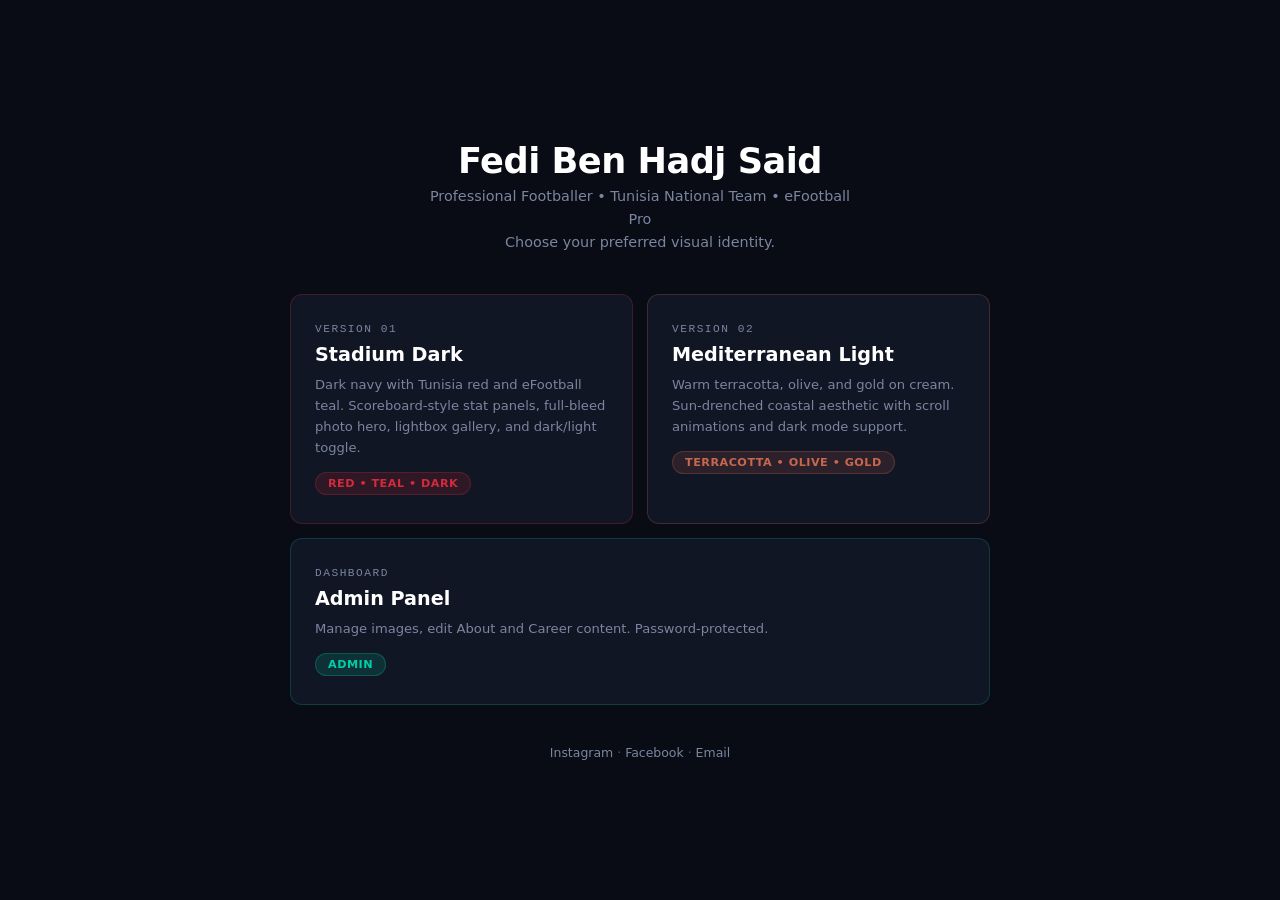
==== commit c268c739: "Add files via upload" ====
--- a/index.html
+++ b/index.html
@@ -1,803 +1,176 @@
 <!DOCTYPE html>
 <html lang="en">
 <head>
-<meta charset="UTF-8">
-<meta name="viewport" content="width=device-width, initial-scale=1.0">
-<title>Admin — Fedi Ben Hadj Said</title>
-<link rel="preconnect" href="https://fonts.googleapis.com">
-<link rel="preconnect" href="https://fonts.gstatic.com" crossorigin>
-<link href="https://fonts.googleapis.com/css2?family=Inter:wght@400;500;600;700;800&family=JetBrains+Mono:wght@400;500;600&display=swap" rel="stylesheet">
-<style>
-*,*::before,*::after{margin:0;padding:0;box-sizing:border-box}
-:root{
-  --bg:#090C15;
-  --surface:#111624;
-  --card:#1A2035;
-  --card-hover:#222A45;
-  --teal:#00CFA8;
-  --teal-hover:#00B892;
-  --teal-dim:rgba(0,207,168,0.12);
-  --teal-glow:rgba(0,207,168,0.2);
-  --red:#D42A3B;
-  --red-hover:#B82232;
-  --red-dim:rgba(212,42,59,0.12);
-  --light:#F5F0E8;
-  --muted:#7B85A0;
-  --border:#1E2540;
-  --radius:8px;
-  --radius-lg:14px;
-  --font:'Inter',-apple-system,BlinkMacSystemFont,sans-serif;
-  --mono:'JetBrains Mono','Cascadia Code',monospace;
-}
-html{font-size:15px}
-body{
-  font-family:var(--font);
-  background:var(--bg);
-  color:var(--light);
-  line-height:1.6;
-  -webkit-font-smoothing:antialiased;
-  min-height:100vh;
-}
-::selection{background:var(--teal);color:var(--bg)}
-:focus-visible{outline:2px solid var(--teal);outline-offset:2px;border-radius:4px}
-img{display:block;max-width:100%}
-button{border:none;background:none;cursor:pointer;font:inherit;color:inherit}
-input,textarea,select{
-  font:inherit;
-  color:inherit;
-  background:var(--surface);
-  border:1.5px solid var(--border);
-  border-radius:var(--radius);
-  padding:10px 14px;
-  width:100%;
-  transition:border-color 0.2s;
-}
-input:focus,textarea:focus,select:focus{outline:none;border-color:var(--teal);box-shadow:0 0 0 3px var(--teal-glow)}
-textarea{resize:vertical;min-height:80px}
-input::placeholder,textarea::placeholder{color:var(--muted);opacity:0.6}
-label{display:block;font-size:0.78rem;font-weight:600;text-transform:uppercase;letter-spacing:0.8px;color:var(--muted);margin-bottom:5px}
+  <meta charset="UTF-8">
+  <meta name="viewport" content="width=device-width, initial-scale=1.0">
+  <title>Fedi Ben Hadj Said — Portfolio</title>
+  <style>
+    *, *::before, *::after { margin: 0; padding: 0; box-sizing: border-box; }
+    body {
+      font-family: -apple-system, BlinkMacSystemFont, 'Segoe UI', system-ui, sans-serif;
+      background: #090C15;
+      color: #F5F0E8;
+      min-height: 100vh;
+      display: flex;
+      flex-direction: column;
+      align-items: center;
+      justify-content: center;
+      padding: 40px 24px;
+    }
+    h1 {
+      font-size: clamp(1.5rem, 4vw, 2.2rem);
+      font-weight: 800;
+      letter-spacing: -0.5px;
+      margin-bottom: 4px;
+      color: #fff;
+    }
+    .subtitle {
+      color: #7B85A0;
+      font-size: 0.9rem;
+      margin-bottom: 40px;
+      text-align: center;
+      max-width: 440px;
+      line-height: 1.6;
+    }
+    .grid {
+      display: grid;
+      grid-template-columns: repeat(auto-fill, minmax(300px, 1fr));
+      gap: 14px;
+      max-width: 700px;
+      width: 100%;
+    }
+    .card {
+      background: #111624;
+      border: 1px solid #1E2540;
+      border-radius: 12px;
+      padding: 28px 24px;
+      text-decoration: none;
+      color: inherit;
+      transition: all 0.25s ease;
+      position: relative;
+      overflow: hidden;
+    }
+    .card:hover {
+      transform: translateY(-3px);
+      box-shadow: 0 12px 32px rgba(0, 0, 0, 0.3);
+    }
+    .card:focus-visible {
+      outline: 2px solid #00CFA8;
+      outline-offset: 3px;
+      border-radius: 14px;
+    }
+    .card-number {
+      font-family: 'Courier New', monospace;
+      font-size: 0.7rem;
+      color: #7B85A0;
+      text-transform: uppercase;
+      letter-spacing: 1.5px;
+      margin-bottom: 8px;
+    }
+    .card-title {
+      font-size: 1.2rem;
+      font-weight: 700;
+      margin-bottom: 8px;
+      color: #fff;
+    }
+    .card-desc {
+      font-size: 0.82rem;
+      color: #7B85A0;
+      line-height: 1.6;
+    }
+    .card-tag {
+      display: inline-block;
+      margin-top: 14px;
+      font-size: 0.7rem;
+      font-weight: 600;
+      padding: 4px 12px;
+      border-radius: 20px;
+      text-transform: uppercase;
+      letter-spacing: 0.5px;
+    }
+    .card-v1 {
+      border-color: rgba(212, 42, 59, 0.25);
+    }
+    .card-v1:hover {
+      border-color: #D42A3B;
+      box-shadow: 0 12px 32px rgba(212, 42, 59, 0.08);
+    }
+    .tag-v1 { background: rgba(212, 42, 59, 0.15); color: #D42A3B; border: 1px solid rgba(212, 42, 59, 0.25); }
 
-.btn{
-  display:inline-flex;align-items:center;gap:8px;
-  padding:10px 20px;border-radius:var(--radius);
-  font-size:0.85rem;font-weight:600;
-  text-transform:uppercase;letter-spacing:1px;
-  transition:all 0.2s;white-space:nowrap;
-}
-.btn-teal{background:var(--teal);color:var(--bg)}
-.btn-teal:hover{background:var(--teal-hover);box-shadow:0 4px 16px var(--teal-glow);transform:translateY(-1px)}
-.btn-red{background:var(--red);color:#fff}
-.btn-red:hover{background:var(--red-hover);box-shadow:0 4px 16px var(--red-glow)}
-.btn-ghost{background:transparent;border:1.5px solid var(--border);color:var(--muted)}
-.btn-ghost:hover{border-color:var(--teal);color:var(--teal)}
-.btn-sm{padding:6px 12px;font-size:0.75rem}
-.btn-icon{width:34px;height:34px;padding:0;justify-content:center;border-radius:var(--radius)}
-.btn-icon svg{width:16px;height:16px}
-.btn:disabled{opacity:0.4;cursor:not-allowed;transform:none!important;box-shadow:none!important}
+    .card-v2 {
+      border-color: rgba(200, 103, 79, 0.25);
+    }
+    .card-v2:hover {
+      border-color: #C8674F;
+      box-shadow: 0 12px 32px rgba(200, 103, 79, 0.08);
+    }
+    .tag-v2 { background: rgba(200, 103, 79, 0.15); color: #C8674F; border: 1px solid rgba(200, 103, 79, 0.25); }
 
-/* SCROLLBAR */
-::-webkit-scrollbar{width:6px}
-::-webkit-scrollbar-track{background:var(--bg)}
-::-webkit-scrollbar-thumb{background:var(--border);border-radius:3px}
-::-webkit-scrollbar-thumb:hover{background:var(--muted)}
+    .card-admin {
+      border-color: rgba(0, 207, 168, 0.2);
+      grid-column: 1 / -1;
+    }
+    .card-admin:hover {
+      border-color: #00CFA8;
+      box-shadow: 0 12px 32px rgba(0, 207, 168, 0.08);
+    }
+    .tag-admin { background: rgba(0, 207, 168, 0.15); color: #00CFA8; border: 1px solid rgba(0, 207, 168, 0.25); }
 
-/* LOGIN */
-#login-screen{
-  position:fixed;inset:0;z-index:9999;
-  display:flex;align-items:center;justify-content:center;
-  background:var(--bg);
-}
-.login-card{
-  background:var(--card);border:1px solid var(--border);
-  border-radius:var(--radius-lg);padding:40px;
-  width:100%;max-width:380px;
-}
-.login-logo{font-family:'Staatliches',var(--font);font-size:1.6rem;letter-spacing:2px;text-align:center;margin-bottom:4px}
-.login-logo span{color:var(--red)}
-.login-sub{text-align:center;font-size:0.8rem;color:var(--muted);margin-bottom:28px}
-.login-card .form-group{margin-bottom:16px}
-.login-card .btn{width:100%;justify-content:center;margin-top:8px}
-.login-error{font-size:0.82rem;color:var(--red);text-align:center;margin-top:10px;min-height:20px}
-
-/* DASHBOARD LAYOUT */
-#dashboard{display:none;min-height:100vh}
-#dashboard.active{display:flex;flex-direction:column}
-
-.topbar{
-  display:flex;align-items:center;justify-content:space-between;
-  padding:0 28px;height:56px;
-  background:var(--card);border-bottom:1px solid var(--border);
-  flex-shrink:0;
-}
-.topbar-brand{display:flex;align-items:center;gap:10px}
-.topbar-brand svg{color:var(--red)}
-.topbar-brand span{font-family:'Staatliches',var(--font);font-size:1.25rem;letter-spacing:1.5px}
-.topbar-brand small{font-size:0.7rem;color:var(--muted);font-weight:500;text-transform:uppercase;letter-spacing:0.5px}
-.topbar-actions{display:flex;align-items:center;gap:10px}
-.topbar-user{font-size:0.8rem;color:var(--muted)}
-
-/* TABS */
-.tab-bar{
-  display:flex;gap:0;
-  background:var(--surface);border-bottom:1px solid var(--border);
-  padding:0 20px;flex-shrink:0;overflow-x:auto;
-}
-.tab-btn{
-  padding:14px 22px;font-size:0.82rem;font-weight:500;
-  color:var(--muted);text-transform:uppercase;letter-spacing:1px;
-  border-bottom:2px solid transparent;
-  transition:all 0.2s;white-space:nowrap;
-}
-.tab-btn:hover{color:var(--light)}
-.tab-btn.active{color:var(--teal);border-bottom-color:var(--teal)}
-
-/* MAIN CONTENT */
-.admin-content{flex:1;padding:28px;overflow-y:auto}
-.panel{display:none}
-.panel.active{display:block}
-
-/* GALLERY */
-.gallery-toolbar{
-  display:flex;align-items:center;gap:12px;flex-wrap:wrap;
-  margin-bottom:24px;padding:16px 20px;
-  background:var(--card);border:1px solid var(--border);border-radius:var(--radius-lg);
-}
-.gallery-toolbar label{margin-bottom:0;white-space:nowrap;font-size:0.72rem}
-.gallery-toolbar select{width:auto;min-width:240px;padding:8px 12px}
-.gallery-toolbar .btn{flex-shrink:0}
-.gallery-count{font-size:0.8rem;color:var(--muted);margin-left:auto}
-
-.gallery-grid{
-  display:grid;grid-template-columns:repeat(auto-fill,minmax(200px,1fr));
-  gap:14px;
-}
-.gallery-card{
-  background:var(--card);border:1px solid var(--border);
-  border-radius:var(--radius-lg);overflow:hidden;
-  transition:border-color 0.2s,transform 0.2s;
-}
-.gallery-card:hover{border-color:var(--teal-dim);transform:translateY(-2px)}
-.gallery-card-thumb{
-  width:100%;aspect-ratio:4/3;
-  background:var(--surface);overflow:hidden;
-  cursor:pointer;position:relative;
-}
-.gallery-card-thumb img{
-  width:100%;height:100%;object-fit:cover;
-  transition:transform 0.3s;
-}
-.gallery-card-thumb:hover img{transform:scale(1.05)}
-.gallery-card-body{padding:10px 12px 12px}
-.gallery-card-name{
-  font-size:0.72rem;color:var(--muted);
-  white-space:nowrap;overflow:hidden;text-overflow:ellipsis;
-  margin-bottom:8px;font-family:var(--mono);
-}
-.gallery-card-actions{display:flex;gap:4px;flex-wrap:wrap}
-.gallery-card-actions .btn{flex:1;min-width:0}
-
-/* ABOUT */
-.about-editor{max-width:800px}
-.about-paragraph-editor{
-  background:var(--card);border:1px solid var(--border);
-  border-radius:var(--radius-lg);padding:18px 20px;
-  margin-bottom:14px;
-}
-.about-paragraph-editor textarea{min-height:100px}
-.about-paragraph-actions{display:flex;gap:8px;margin-top:8px;justify-content:flex-end}
-.about-editor-actions{display:flex;gap:10px;margin-top:20px}
-
-/* CAREER */
-.career-editor{max-width:800px}
-.career-section{
-  background:var(--card);border:1px solid var(--border);
-  border-radius:var(--radius-lg);padding:20px;margin-bottom:20px;
-}
-.career-section-title{
-  font-size:0.85rem;font-weight:700;text-transform:uppercase;letter-spacing:1.5px;
-  margin-bottom:16px;display:flex;align-items:center;gap:10px;
-}
-.career-section-title.fb{color:var(--red)}
-.career-section-title.ef{color:var(--teal)}
-.career-stat-row{
-  display:grid;grid-template-columns:1fr 1fr;gap:10px;
-  margin-bottom:10px;
-}
-.career-actions{margin-top:20px}
-
-/* PREVIEW MODAL */
-.modal-overlay{
-  display:none;position:fixed;inset:0;z-index:9000;
-  background:rgba(9,12,21,0.92);backdrop-filter:blur(8px);
-  align-items:center;justify-content:center;padding:40px;
-}
-.modal-overlay.open{display:flex}
-.modal-close{
-  position:fixed;top:20px;right:24px;
-  width:40px;height:40px;border-radius:50%;
-  background:var(--card);border:1px solid var(--border);
-  color:var(--light);font-size:1.5rem;
-  display:flex;align-items:center;justify-content:center;
-  cursor:pointer;transition:background 0.2s;z-index:2;
-}
-.modal-close:hover{background:var(--red)}
-.modal-img{max-width:90vw;max-height:85vh;object-fit:contain;border-radius:4px;box-shadow:0 8px 40px rgba(0,0,0,0.5)}
-
-/* NOTIFICATION */
-.notification{
-  position:fixed;bottom:28px;right:28px;z-index:9900;
-  padding:14px 22px;border-radius:var(--radius);
-  font-size:0.88rem;font-weight:500;
-  transform:translateY(120px);opacity:0;
-  transition:all 0.35s ease;
-  pointer-events:none;max-width:360px;
-}
-.notification.show{transform:translateY(0);opacity:1}
-.notification.success{background:var(--teal);color:var(--bg)}
-.notification.error{background:var(--red);color:#fff}
-
-/* EMPTY STATE */
-.empty-state{text-align:center;padding:60px 20px;color:var(--muted)}
-.empty-state svg{margin-bottom:12px;opacity:0.3}
-.empty-state p{font-size:0.95rem}
-
-/* UPLOAD LABEL */
-.upload-label{cursor:pointer}
-.upload-label:hover{background:var(--teal-hover)!important;box-shadow:0 4px 16px var(--teal-glow);transform:translateY(-1px)}
-.upload-label input[type="file"]{display:none}
-
-/* RESPONSIVE */
-@media(max-width:768px){
-  .topbar{padding:0 16px}
-  .topbar-brand small{display:none}
-  .tab-btn{padding:12px 14px;font-size:0.75rem}
-  .admin-content{padding:16px}
-  .gallery-grid{grid-template-columns:repeat(auto-fill,minmax(150px,1fr))}
-  .gallery-toolbar{flex-direction:column;align-items:stretch}
-  .gallery-toolbar select{width:100%;min-width:0}
-  .gallery-count{margin-left:0;text-align:right}
-  .career-stat-row{grid-template-columns:1fr}
-  .modal-overlay{padding:20px}
-}
-</style>
+    .footer-text {
+      margin-top: 40px;
+      font-size: 0.78rem;
+      color: #4A5568;
+      text-align: center;
+    }
+    .footer-text a {
+      color: #7B85A0;
+      text-decoration: none;
+      transition: color 0.2s ease;
+    }
+    .footer-text a:hover {
+      color: #00CFA8;
+    }
+    @media (max-width: 640px) {
+      .grid { grid-template-columns: 1fr; }
+      body { padding: 24px 16px; }
+      .card-admin { grid-column: 1; }
+    }
+    @media (prefers-reduced-motion: reduce) {
+      .card { transition: none; }
+    }
+  </style>
 </head>
 <body>
+  <h1>Fedi Ben Hadj Said</h1>
+  <p class="subtitle">Professional Footballer &bull; Tunisia National Team &bull; eFootball Pro<br>Choose your preferred visual identity.</p>
 
-<!-- LOGIN SCREEN -->
-<div id="login-screen">
-  <div class="login-card">
-    <div class="login-logo">Fedi<span>.</span></div>
-    <div class="login-sub">Admin Dashboard</div>
-    <div class="form-group">
-      <label for="login-user">Username</label>
-      <input type="text" id="login-user" placeholder="Enter username" autocomplete="off">
-    </div>
-    <div class="form-group">
-      <label for="login-pass">Password</label>
-      <input type="password" id="login-pass" placeholder="Enter password">
-    </div>
-    <button class="btn btn-teal" id="login-btn" onclick="handleLogin()">Sign In</button>
-    <div class="login-error" id="login-error"></div>
+  <div class="grid">
+    <a href="v1/" class="card card-v1">
+      <div class="card-number">Version 01</div>
+      <div class="card-title">Stadium Dark</div>
+      <div class="card-desc">Dark navy with Tunisia red and eFootball teal. Scoreboard-style stat panels, full-bleed photo hero, lightbox gallery, and dark/light toggle.</div>
+      <span class="card-tag tag-v1">Red &bull; Teal &bull; Dark</span>
+    </a>
+
+    <a href="v2/" class="card card-v2">
+      <div class="card-number">Version 02</div>
+      <div class="card-title">Mediterranean Light</div>
+      <div class="card-desc">Warm terracotta, olive, and gold on cream. Sun-drenched coastal aesthetic with scroll animations and dark mode support.</div>
+      <span class="card-tag tag-v2">Terracotta &bull; Olive &bull; Gold</span>
+    </a>
+
+    <a href="admin/" class="card card-admin">
+      <div class="card-number">Dashboard</div>
+      <div class="card-title">Admin Panel</div>
+      <div class="card-desc">Manage images, edit About and Career content. Password-protected.</div>
+      <span class="card-tag tag-admin">Admin</span>
+    </a>
   </div>
-</div>
 
-<!-- DASHBOARD -->
-<div id="dashboard">
-  <header class="topbar">
-    <div class="topbar-brand">
-      <svg width="22" height="22" viewBox="0 0 24 24" fill="none" stroke="currentColor" stroke-width="2" stroke-linecap="round" stroke-linejoin="round"><path d="M12 2L2 7l10 5 10-5-10-5z"/><path d="M2 17l10 5 10-5"/><path d="M2 12l10 5 10-5"/></svg>
-      <span>Fedi<span style="color:var(--red)">.</span></span>
-      <small>Admin Panel</small>
-    </div>
-    <div class="topbar-actions">
-      <span class="topbar-user" id="topbar-user"></span>
-      <button class="btn btn-ghost btn-sm" onclick="handleLogout()">Logout</button>
-    </div>
-  </header>
-
-  <nav class="tab-bar" id="tab-bar">
-    <button class="tab-btn active" data-panel="gallery" onclick="switchPanel('gallery')">
-      <svg width="14" height="14" viewBox="0 0 24 24" fill="none" stroke="currentColor" stroke-width="2" stroke-linecap="round" stroke-linejoin="round" style="vertical-align:middle;margin-right:6px"><rect x="3" y="3" width="18" height="18" rx="2" ry="2"/><circle cx="8.5" cy="8.5" r="1.5"/><polyline points="21 15 16 10 5 21"/></svg>
-      Gallery
-    </button>
-    <button class="tab-btn" data-panel="about" onclick="switchPanel('about')">
-      <svg width="14" height="14" viewBox="0 0 24 24" fill="none" stroke="currentColor" stroke-width="2" stroke-linecap="round" stroke-linejoin="round" style="vertical-align:middle;margin-right:6px"><path d="M14 2H6a2 2 0 0 0-2 2v16a2 2 0 0 0 2 2h12a2 2 0 0 0 2-2V8z"/><polyline points="14 2 14 8 20 8"/><line x1="16" y1="13" x2="8" y2="13"/><line x1="16" y1="17" x2="8" y2="17"/><polyline points="10 9 9 9 8 9"/></svg>
-      About Content
-    </button>
-    <button class="tab-btn" data-panel="career" onclick="switchPanel('career')">
-      <svg width="14" height="14" viewBox="0 0 24 24" fill="none" stroke="currentColor" stroke-width="2" stroke-linecap="round" stroke-linejoin="round" style="vertical-align:middle;margin-right:6px"><path d="M12 20h9"/><path d="M16.5 3.5a2.121 2.121 0 0 1 3 3L7 19l-4 1 1-4L16.5 3.5z"/></svg>
-      Career Content
-    </button>
-  </nav>
-
-  <main class="admin-content">
-
-    <!-- GALLERY PANEL -->
-    <section class="panel active" id="panel-gallery">
-      <div class="gallery-toolbar">
-        <label for="add-image-select">From Library</label>
-        <select id="add-image-select"></select>
-        <button class="btn btn-teal btn-sm" onclick="addImage()">+ Add</button>
-        <span style="color:var(--muted);font-size:0.8rem">|</span>
-        <label for="upload-input" class="btn btn-teal btn-sm upload-label">
-          <svg width="14" height="14" viewBox="0 0 24 24" fill="none" stroke="currentColor" stroke-width="2" stroke-linecap="round" stroke-linejoin="round" style="vertical-align:middle;margin-right:4px"><path d="M21 15v4a2 2 0 0 1-2 2H5a2 2 0 0 1-2-2v-4"/><polyline points="17 8 12 3 7 8"/><line x1="12" y1="3" x2="12" y2="15"/></svg>
-          Upload from Device
-        </label>
-        <input type="file" id="upload-input" accept="image/*" multiple style="display:none">
-        <span class="gallery-count" id="gallery-count">0 images</span>
-      </div>
-      <div id="gallery-grid" class="gallery-grid"></div>
-    </section>
-
-    <!-- ABOUT PANEL -->
-    <section class="panel" id="panel-about">
-      <div class="about-editor">
-        <p style="color:var(--muted);font-size:0.85rem;margin-bottom:18px">
-          Edit the About section paragraphs. Use &lt;strong&gt; tags for bold text if needed.
-        </p>
-        <div id="about-paragraphs"></div>
-        <div class="about-editor-actions">
-          <button class="btn btn-ghost btn-sm" onclick="addParagraph()">+ Add Paragraph</button>
-          <button class="btn btn-teal btn-sm" onclick="saveAbout()">Save About Content</button>
-        </div>
-      </div>
-    </section>
-
-    <!-- CAREER PANEL -->
-    <section class="panel" id="panel-career">
-      <div class="career-editor">
-        <p style="color:var(--muted);font-size:0.85rem;margin-bottom:18px">
-          Edit the career stat cards. Each stat has a <strong>value</strong> (e.g. "50+") and a <strong>label</strong> (e.g. "National Team Appearances").
-        </p>
-        <div class="career-section">
-          <div class="career-section-title fb">
-            <svg width="18" height="18" viewBox="0 0 24 24" fill="none" stroke="currentColor" stroke-width="2"><circle cx="12" cy="12" r="10"/><path d="M12 2a15 15 0 0 1 0 20 15 15 0 0 1 0-20z"/><path d="M2 12h20"/></svg>
-            Football Stats
-          </div>
-          <div id="career-football"></div>
-        </div>
-        <div class="career-section">
-          <div class="career-section-title ef">
-            <svg width="18" height="18" viewBox="0 0 24 24" fill="none" stroke="currentColor" stroke-width="2"><rect x="2" y="6" width="20" height="12" rx="2"/><path d="M6 12h4"/><path d="M14 12h4"/><path d="M8 10v4"/><path d="M16 10v4"/></svg>
-            eFootball Stats
-          </div>
-          <div id="career-efootball"></div>
-        </div>
-        <div class="career-actions">
-          <button class="btn btn-teal btn-sm" onclick="saveCareer()">Save Career Content</button>
-        </div>
-      </div>
-    </section>
-
-  </main>
-</div>
-
-<!-- PREVIEW MODAL -->
-<div class="modal-overlay" id="preview-modal" onclick="closePreview()">
-  <button class="modal-close" onclick="closePreview()">&times;</button>
-  <img class="modal-img" id="preview-img" src="" alt="Preview">
-</div>
-
-<script>
-/* ============================================================
-   DATA
-   ============================================================ */
-const ALL_IMAGES = [
-  "1.jpg","20210430_204844-COLLAGE.jpg","20230521_154406.jpg",
-  "20230521_154408.jpg","20230521_154410.jpg","20230606_185940.jpg",
-  "20240814_161226.jpg","20240814_161231.jpg","20241008_123447.jpg",
-  "20250104_173400.jpg","20250104_173401.jpg","20250331_093532.jpg",
-  "20250423_131429.jpg","20250517_064716.jpg","20250609_123214.jpg",
-  "20250622_191139.jpg","20250711_142829.jpg","20250712_181000.jpg",
-  "20250714_142247.jpg","20250714_143358.jpg","20250714_143401.jpg",
-  "20250716_165551.jpg","FB_IMG_1647244863444.jpg",
-  "IMG_20240817_073757_780.jpg","IMG_20240901_175409_528.jpg",
-  "IMG_20240902_101657_698.jpg","IMG_20240903_152557_170.jpg",
-  "IMG_20241231_150310_611.jpg","IMG_20250104_162419_745.jpg",
-  "IMG_20250108_174401_360.jpg","IMG_20250108_174447_404.jpg",
-  "IMG_20250209_082655_6.jpg","IMG_20250606_204526_339.jpg"
-];
-
-const DEFAULT_GALLERY = [
-  "1.jpg","20250716_165551.jpg","20250622_191139.jpg","20250712_181000.jpg",
-  "20250714_142247.jpg","20250714_143358.jpg","20250714_143401.jpg",
-  "20250517_064716.jpg","20250423_131429.jpg","20250331_093532.jpg",
-  "IMG_20250209_082655_6.jpg","20250104_173400.jpg",
-  "IMG_20250108_174447_404.jpg","IMG_20241231_150310_611.jpg",
-  "20241008_123447.jpg","20240814_161231.jpg","IMG_20240817_073757_780.jpg",
-  "20230606_185940.jpg","20230521_154406.jpg"
-];
-
-const DEFAULT_ABOUT = [
-  'Fedi Ben Hadj Said is a <strong>professional footballer</strong> representing the <strong>Tunisian national team</strong> \u2014 carrying a nation\'s pride onto the pitch every time he steps on it. From the academies of Tunis to the international stage, his journey is defined by discipline, resilience, and an unrelenting drive to compete at the highest level.',
-  'But his arena isn\'t limited to grass and stadiums. Fedi is also a <strong>professional eFootball competitor</strong>, ranking among the top players globally in Konami\'s eFootball championship series. The same tactical mind, split-second decision-making, and muscle memory that serve him on the pitch translate directly to the virtual pitch.',
-  'This dual career isn\'t a gimmick \u2014 it\'s a testament to a singular talent for the beautiful game, in every form it takes.'
-];
-
-const DEFAULT_CAREER = {
-  football: [
-    { value: "50+", label: "National Team Appearances" },
-    { value: "12+", label: "Senior Goals" },
-    { value: "U23", label: "Youth National Team" },
-    { value: "Pro", label: "Club Career" }
-  ],
-  efootball: [
-    { value: "Top 50", label: "Global Ranking" },
-    { value: "3x", label: "Tournament Champion" },
-    { value: "#1 TN", label: "Tunisia National Ranking" },
-    { value: "Pro", label: "eFootball Championship Series" }
-  ]
-};
-
-/* ============================================================
-   STORAGE
-   ============================================================ */
-function store(key, val) {
-  try { localStorage.setItem('fedi_admin_' + key, JSON.stringify(val)) } catch(e) {}
-}
-function load(key, fallback) {
-  try {
-    var v = localStorage.getItem('fedi_admin_' + key);
-    return v !== null ? JSON.parse(v) : fallback;
-  } catch(e) { return fallback }
-}
-
-/* ============================================================
-   AUTH
-   ============================================================ */
-function handleLogin() {
-  var u = document.getElementById('login-user').value.trim();
-  var p = document.getElementById('login-pass').value;
-  var err = document.getElementById('login-error');
-  if (u === 'fedi' && p === 'fedilovesadem2012') {
-    store('logged_in', true);
-    store('user', u);
-    enterDashboard();
-  } else {
-    err.textContent = 'Invalid username or password.';
-  }
-}
-
-function handleLogout() {
-  store('logged_in', false);
-  document.getElementById('dashboard').classList.remove('active');
-  document.getElementById('login-screen').style.display = 'flex';
-  document.getElementById('login-user').value = '';
-  document.getElementById('login-pass').value = '';
-  document.getElementById('login-error').textContent = '';
-}
-
-function enterDashboard() {
-  document.getElementById('login-screen').style.display = 'none';
-  document.getElementById('dashboard').classList.add('active');
-  document.getElementById('topbar-user').textContent = 'fedi';
-  initGallery();
-  initAbout();
-  initCareer();
-  updateAddSelect();
-}
-
-/* ============================================================
-   NOTIFICATION
-   ============================================================ */
-var notifTimer = null;
-function notify(msg, type) {
-  var el = document.getElementById('notification') || (function() {
-    var n = document.createElement('div');
-    n.id = 'notification';
-    n.className = 'notification';
-    document.body.appendChild(n);
-    return n;
-  })();
-  if (notifTimer) { clearTimeout(notifTimer); el.classList.remove('show') }
-  el.textContent = msg;
-  el.className = 'notification ' + type;
-  requestAnimationFrame(function() { el.classList.add('show') });
-  notifTimer = setTimeout(function() { el.classList.remove('show') }, 2800);
-}
-
-/* ============================================================
-   TAB SWITCHING
-   ============================================================ */
-function switchPanel(name) {
-  document.querySelectorAll('.tab-btn').forEach(function(b) { b.classList.remove('active') });
-  document.querySelectorAll('.panel').forEach(function(p) { p.classList.remove('active') });
-  document.querySelector('.tab-btn[data-panel="' + name + '"]').classList.add('active');
-  document.getElementById('panel-' + name).classList.add('active');
-  if (name === 'gallery') { renderGallery(); updateAddSelect() }
-}
-
-/* ============================================================
-   GALLERY
-   ============================================================ */
-function getGallery() { return load('gallery', DEFAULT_GALLERY.slice()) }
-function saveGallery(arr) { store('gallery', arr); renderGallery(); updateAddSelect(); updateGalleryCount() }
-function updateGalleryCount() {
-  var g = getGallery();
-  document.getElementById('gallery-count').textContent = g.length + ' image' + (g.length !== 1 ? 's' : '');
-}
-
-/* ===== UPLOAD ===== */
-function getUploads() { return load('uploads', {}) }
-function saveUploads(obj) { store('uploads', obj) }
-
-function getImageSrc(filename) {
-  var uploads = getUploads();
-  if (uploads[filename]) return uploads[filename];
-  return '../images/' + encodeURI(filename);
-}
-
-document.getElementById('upload-input').addEventListener('change', function(e) {
-  var files = e.target.files;
-  if (!files || files.length === 0) return;
-  var uploads = getUploads();
-  var gallery = getGallery();
-  var processed = 0;
-  for (var fi = 0; fi < files.length; fi++) {
-    (function(file) {
-      var reader = new FileReader();
-      reader.onload = function(ev) {
-        var dataUrl = ev.target.result;
-        // Generate unique filename preserving extension
-        var ext = file.name.split('.').pop() || 'jpg';
-        var name = 'upload_' + Date.now() + '_' + Math.random().toString(36).substr(2, 4) + '.' + ext;
-        uploads[name] = dataUrl;
-        gallery.push(name);
-        processed++;
-        if (processed === files.length) {
-          saveUploads(uploads);
-          saveGallery(gallery);
-          document.getElementById('upload-input').value = '';
-          notify('Uploaded ' + processed + ' image' + (processed > 1 ? 's' : ''), 'success');
-        }
-      };
-      reader.readAsDataURL(file);
-    })(files[fi]);
-  }
-});
-
-function updateAddSelect() {
-  var sel = document.getElementById('add-image-select');
-  var current = getGallery();
-  var available = ALL_IMAGES.filter(function(f) { return current.indexOf(f) === -1 });
-  sel.innerHTML = '';
-  if (available.length === 0) {
-    sel.innerHTML = '<option value="">No more images available</option>';
-    sel.disabled = true;
-    return;
-  }
-  sel.disabled = false;
-  available.forEach(function(f) {
-    var opt = document.createElement('option');
-    opt.value = f; opt.textContent = f;
-    sel.appendChild(opt);
-  });
-}
-
-function addImage() {
-  var sel = document.getElementById('add-image-select');
-  if (!sel.value || sel.disabled) return;
-  var g = getGallery();
-  g.push(sel.value);
-  saveGallery(g);
-  notify('Added ' + sel.value, 'success');
-}
-
-function removeImage(filename) {
-  var g = getGallery();
-  var idx = g.indexOf(filename);
-  if (idx === -1) return;
-  g.splice(idx, 1);
-  // Also remove from uploads if it's an uploaded image
-  var uploads = getUploads();
-  if (uploads[filename]) {
-    delete uploads[filename];
-    saveUploads(uploads);
-  }
-  saveGallery(g);
-  notify('Removed ' + filename, 'success');
-}
-
-function moveImage(filename, dir) {
-  var g = getGallery();
-  var idx = g.indexOf(filename);
-  if (idx === -1) return;
-  var tgt = idx + dir;
-  if (tgt < 0 || tgt >= g.length) return;
-  var tmp = g[idx];
-  g[idx] = g[tgt];
-  g[tgt] = tmp;
-  saveGallery(g);
-}
-
-function previewImage(src) {
-  document.getElementById('preview-img').src = src;
-  document.getElementById('preview-modal').classList.add('open');
-}
-
-function closePreview() {
-  document.getElementById('preview-modal').classList.remove('open');
-}
-
-function renderGallery() {
-  var grid = document.getElementById('gallery-grid');
-  var images = getGallery();
-  if (images.length === 0) {
-    grid.innerHTML = '<div class="empty-state"><svg width="48" height="48" viewBox="0 0 24 24" fill="none" stroke="currentColor" stroke-width="1.5"><rect x="3" y="3" width="18" height="18" rx="2" ry="2"/><circle cx="8.5" cy="8.5" r="1.5"/><polyline points="21 15 16 10 5 21"/></svg><p>No images in the gallery. Add some using the dropdown or upload from your device.</p></div>';
-    return;
-  }
-  var uploads = getUploads();
-  var html = '';
-  images.forEach(function(f, i) {
-    var src = getImageSrc(f);
-    var isUploaded = !!uploads[f];
-    var first = i === 0;
-    var last = i === images.length - 1;
-    html += '<div class="gallery-card">'
-      + '<div class="gallery-card-thumb" onclick="previewImage(\'' + src.replace(/'/g, "\\'") + '\')">'
-      + '<img src="' + src + '" alt="' + f.replace(/"/g, '&quot;') + '" loading="lazy">'
-      + '</div>'
-      + '<div class="gallery-card-body">'
-      + '<div class="gallery-card-name" title="' + f.replace(/"/g, '&quot;') + '">' + (isUploaded ? '<span style="color:var(--teal)">&#11014;</span> ' : '') + f.replace(/</g, '&lt;') + '</div>'
-      + '<div class="gallery-card-actions">'
-      + '<button class="btn btn-ghost btn-sm btn-icon" onclick="moveImage(\'' + f.replace(/'/g, "\\'") + '\',-1)" ' + (first ? 'disabled' : '') + ' title="Move up"><svg viewBox="0 0 24 24" fill="none" stroke="currentColor" stroke-width="2"><polyline points="18 15 12 9 6 15"/></svg></button>'
-      + '<button class="btn btn-ghost btn-sm btn-icon" onclick="moveImage(\'' + f.replace(/'/g, "\\'") + '\',1)" ' + (last ? 'disabled' : '') + ' title="Move down"><svg viewBox="0 0 24 24" fill="none" stroke="currentColor" stroke-width="2"><polyline points="6 9 12 15 18 9"/></svg></button>'
-      + '<button class="btn btn-red btn-sm" onclick="removeImage(\'' + f.replace(/'/g, "\\'") + '\')" title="Remove">Remove</button>'
-      + '</div></div></div>';
-  });
-  grid.innerHTML = html;
-}
-
-function initGallery() { renderGallery(); updateGalleryCount() }
-
-/* ============================================================
-   ABOUT
-   ============================================================ */
-function getAbout() { return load('about', DEFAULT_ABOUT.slice()) }
-
-function initAbout() { renderAbout() }
-
-function renderAbout() {
-  var container = document.getElementById('about-paragraphs');
-  var paras = getAbout();
-  if (paras.length === 0) {
-    container.innerHTML = '<div class="empty-state"><p>No paragraphs. Click "Add Paragraph" to create one.</p></div>';
-    return;
-  }
-  var html = '';
-  paras.forEach(function(p, i) {
-    html += '<div class="about-paragraph-editor" data-idx="' + i + '">'
-      + '<label>Paragraph ' + (i + 1) + '</label>'
-      + '<textarea oninput="trackAboutChange()">' + p.replace(/&/g,'&amp;').replace(/</g,'&lt;').replace(/>/g,'&gt;') + '</textarea>'
-      + '<div class="about-paragraph-actions">'
-      + '<button class="btn btn-ghost btn-sm" onclick="moveParagraph(' + i + ',-1)" ' + (i === 0 ? 'disabled' : '') + '>Move Up</button>'
-      + '<button class="btn btn-ghost btn-sm" onclick="moveParagraph(' + i + ',1)" ' + (i === paras.length - 1 ? 'disabled' : '') + '>Move Down</button>'
-      + '<button class="btn btn-red btn-sm" onclick="removeParagraph(' + i + ')">Delete</button>'
-      + '</div></div>';
-  });
-  container.innerHTML = html;
-}
-
-function readAboutFromDOM() {
-  var els = document.querySelectorAll('#about-paragraphs textarea');
-  return Array.prototype.map.call(els, function(t) { return t.value });
-}
-
-function trackAboutChange() {}
-
-function addParagraph() {
-  var p = getAbout();
-  p.push('');
-  saveAboutRaw(p);
-  renderAbout();
-}
-
-function removeParagraph(idx) {
-  var p = getAbout();
-  p.splice(idx, 1);
-  saveAboutRaw(p);
-  renderAbout();
-}
-
-function moveParagraph(idx, dir) {
-  var p = getAbout();
-  var tgt = idx + dir;
-  if (tgt < 0 || tgt >= p.length) return;
-  var tmp = p[idx];
-  p[idx] = p[tgt];
-  p[tgt] = tmp;
-  saveAboutRaw(p);
-  renderAbout();
-}
-
-function saveAboutRaw(arr) { store('about', arr) }
-
-function saveAbout() {
-  var content = readAboutFromDOM();
-  saveAboutRaw(content);
-  notify('About content saved!', 'success');
-}
-
-/* ============================================================
-   CAREER
-   ============================================================ */
-function getCareer() { return load('career', JSON.parse(JSON.stringify(DEFAULT_CAREER))) }
-
-function initCareer() { renderCareer() }
-
-function renderCareer() {
-  var data = getCareer();
-  document.getElementById('career-football').innerHTML = renderCareerStats(data.football, 'football');
-  document.getElementById('career-efootball').innerHTML = renderCareerStats(data.efootball, 'efootball');
-}
-
-function renderCareerStats(stats, prefix) {
-  if (!stats || stats.length === 0) return '<div class="empty-state"><p>No stats defined.</p></div>';
-  var html = '';
-  stats.forEach(function(s, i) {
-    html += '<div class="career-stat-row">'
-      + '<div class="form-group" style="margin-bottom:0"><input type="text" class="career-val" data-prefix="' + prefix + '" data-idx="' + i + '" value="' + s.value.replace(/"/g,'&quot;') + '" placeholder="Value"></div>'
-      + '<div class="form-group" style="margin-bottom:0"><input type="text" class="career-lbl" data-prefix="' + prefix + '" data-idx="' + i + '" value="' + s.label.replace(/"/g,'&quot;') + '" placeholder="Label"></div>'
-      + '</div>';
-  });
-  return html;
-}
-
-function readCareerFromDOM() {
-  var fb = [], ef = [];
-  document.querySelectorAll('.career-val[data-prefix="football"]').forEach(function(inp) {
-    var idx = parseInt(inp.getAttribute('data-idx'));
-    fb[idx] = fb[idx] || {};
-    fb[idx].value = inp.value;
-  });
-  document.querySelectorAll('.career-lbl[data-prefix="football"]').forEach(function(inp) {
-    var idx = parseInt(inp.getAttribute('data-idx'));
-    fb[idx] = fb[idx] || {};
-    fb[idx].label = inp.value;
-  });
-  document.querySelectorAll('.career-val[data-prefix="efootball"]').forEach(function(inp) {
-    var idx = parseInt(inp.getAttribute('data-idx'));
-    ef[idx] = ef[idx] || {};
-    ef[idx].value = inp.value;
-  });
-  document.querySelectorAll('.career-lbl[data-prefix="efootball"]').forEach(function(inp) {
-    var idx = parseInt(inp.getAttribute('data-idx'));
-    ef[idx] = ef[idx] || {};
-    ef[idx].label = inp.value;
-  });
-  return { football: fb.filter(Boolean), efootball: ef.filter(Boolean) };
-}
-
-function saveCareer() {
-  var data = readCareerFromDOM();
-  store('career', data);
-  notify('Career content saved!', 'success');
-}
-
-/* ============================================================
-   KEYBOARD — Enter on login
-   ============================================================ */
-document.addEventListener('DOMContentLoaded', function() {
-  document.getElementById('login-pass').addEventListener('keydown', function(e) {
-    if (e.key === 'Enter') handleLogin();
-  });
-  document.getElementById('login-user').addEventListener('keydown', function(e) {
-    if (e.key === 'Enter') document.getElementById('login-pass').focus();
-  });
-
-  // Auto-login if session exists
-  if (load('logged_in', false)) {
-    enterDashboard();
-  }
-});
-
-// Close preview on Escape
-document.addEventListener('keydown', function(e) {
-  if (e.key === 'Escape') closePreview();
-});
-
-// Prevent preview modal click-out from closing when clicking image
-document.getElementById('preview-img').addEventListener('click', function(e) { e.stopPropagation() });
-</script>
+  <div class="footer-text">
+    <a href="https://www.instagram.com/_fediii__01/" target="_blank" rel="noopener">Instagram</a> &middot;
+    <a href="https://www.facebook.com/profile.php?id=61553474067764" target="_blank" rel="noopener">Facebook</a> &middot;
+    <a href="mailto:benhadjsaidfedi@gmail.com">Email</a>
+  </div>
 </body>
-</html>
+</html>
